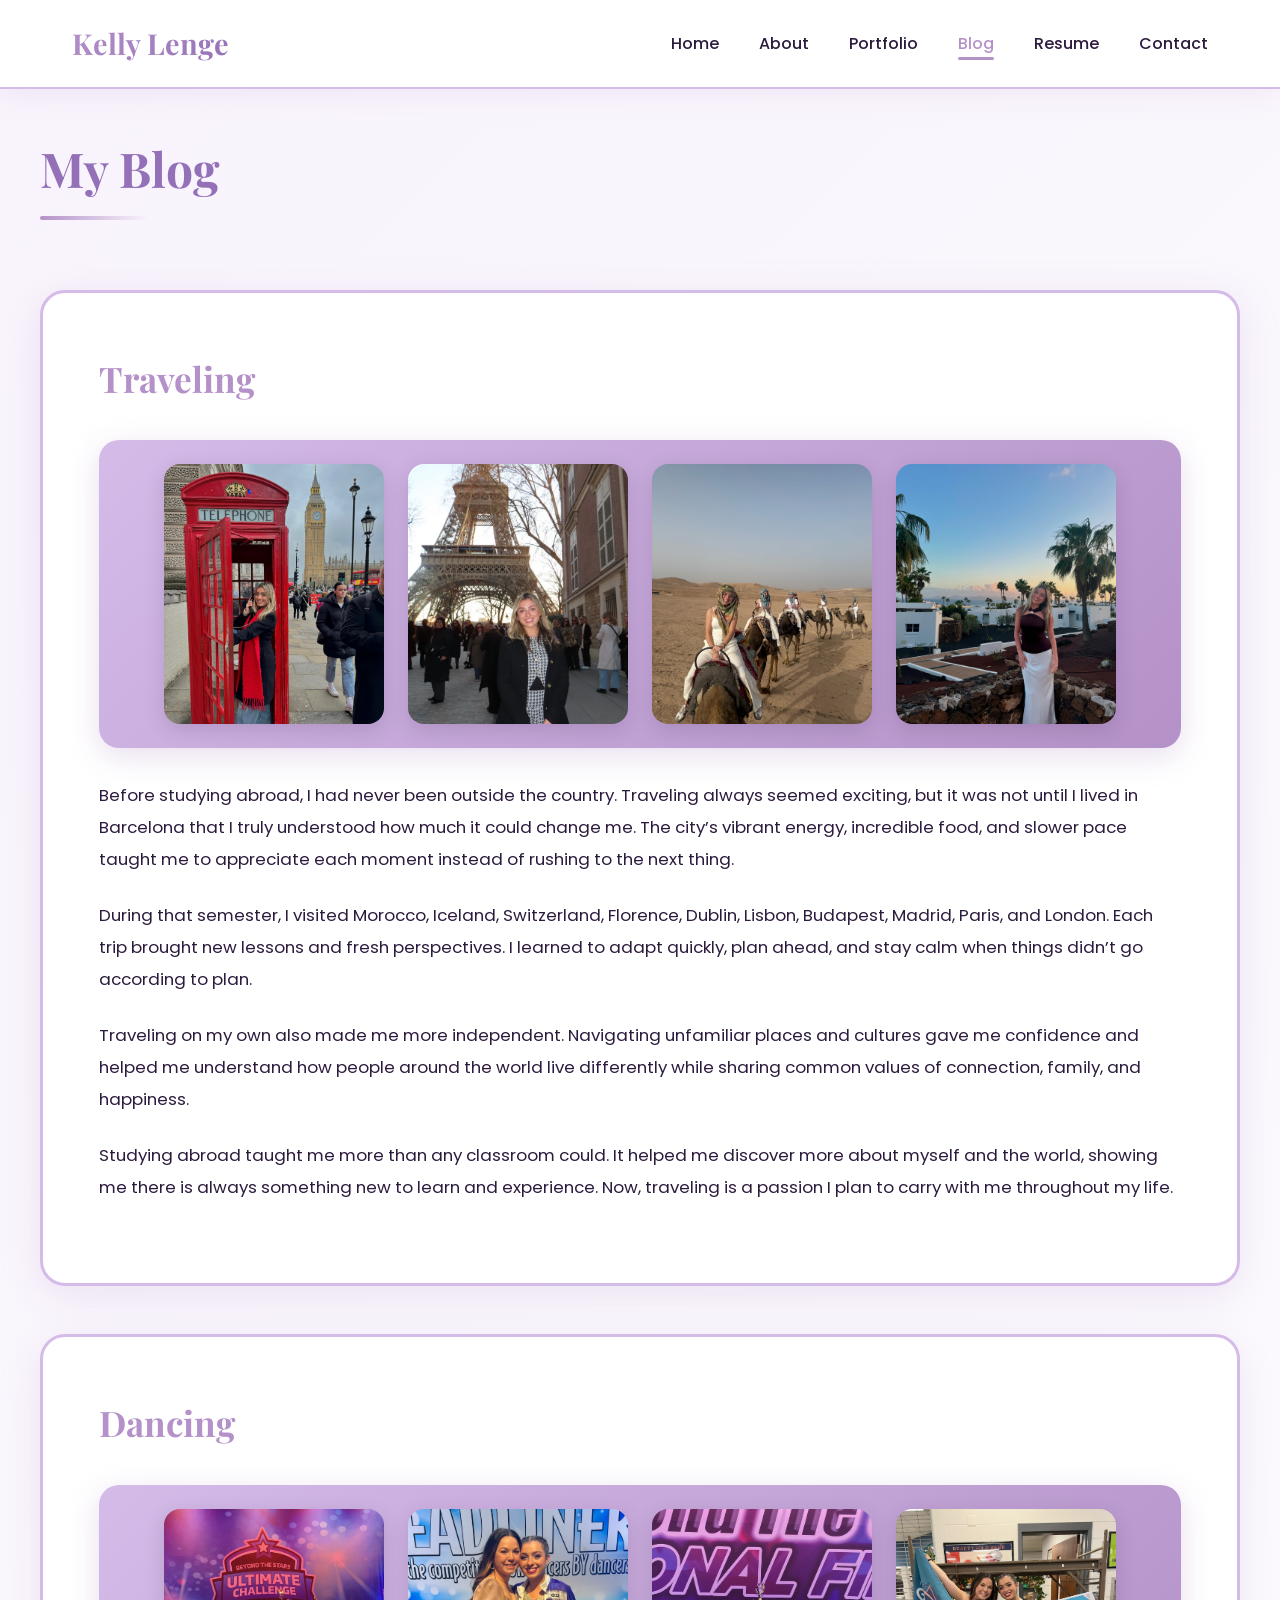
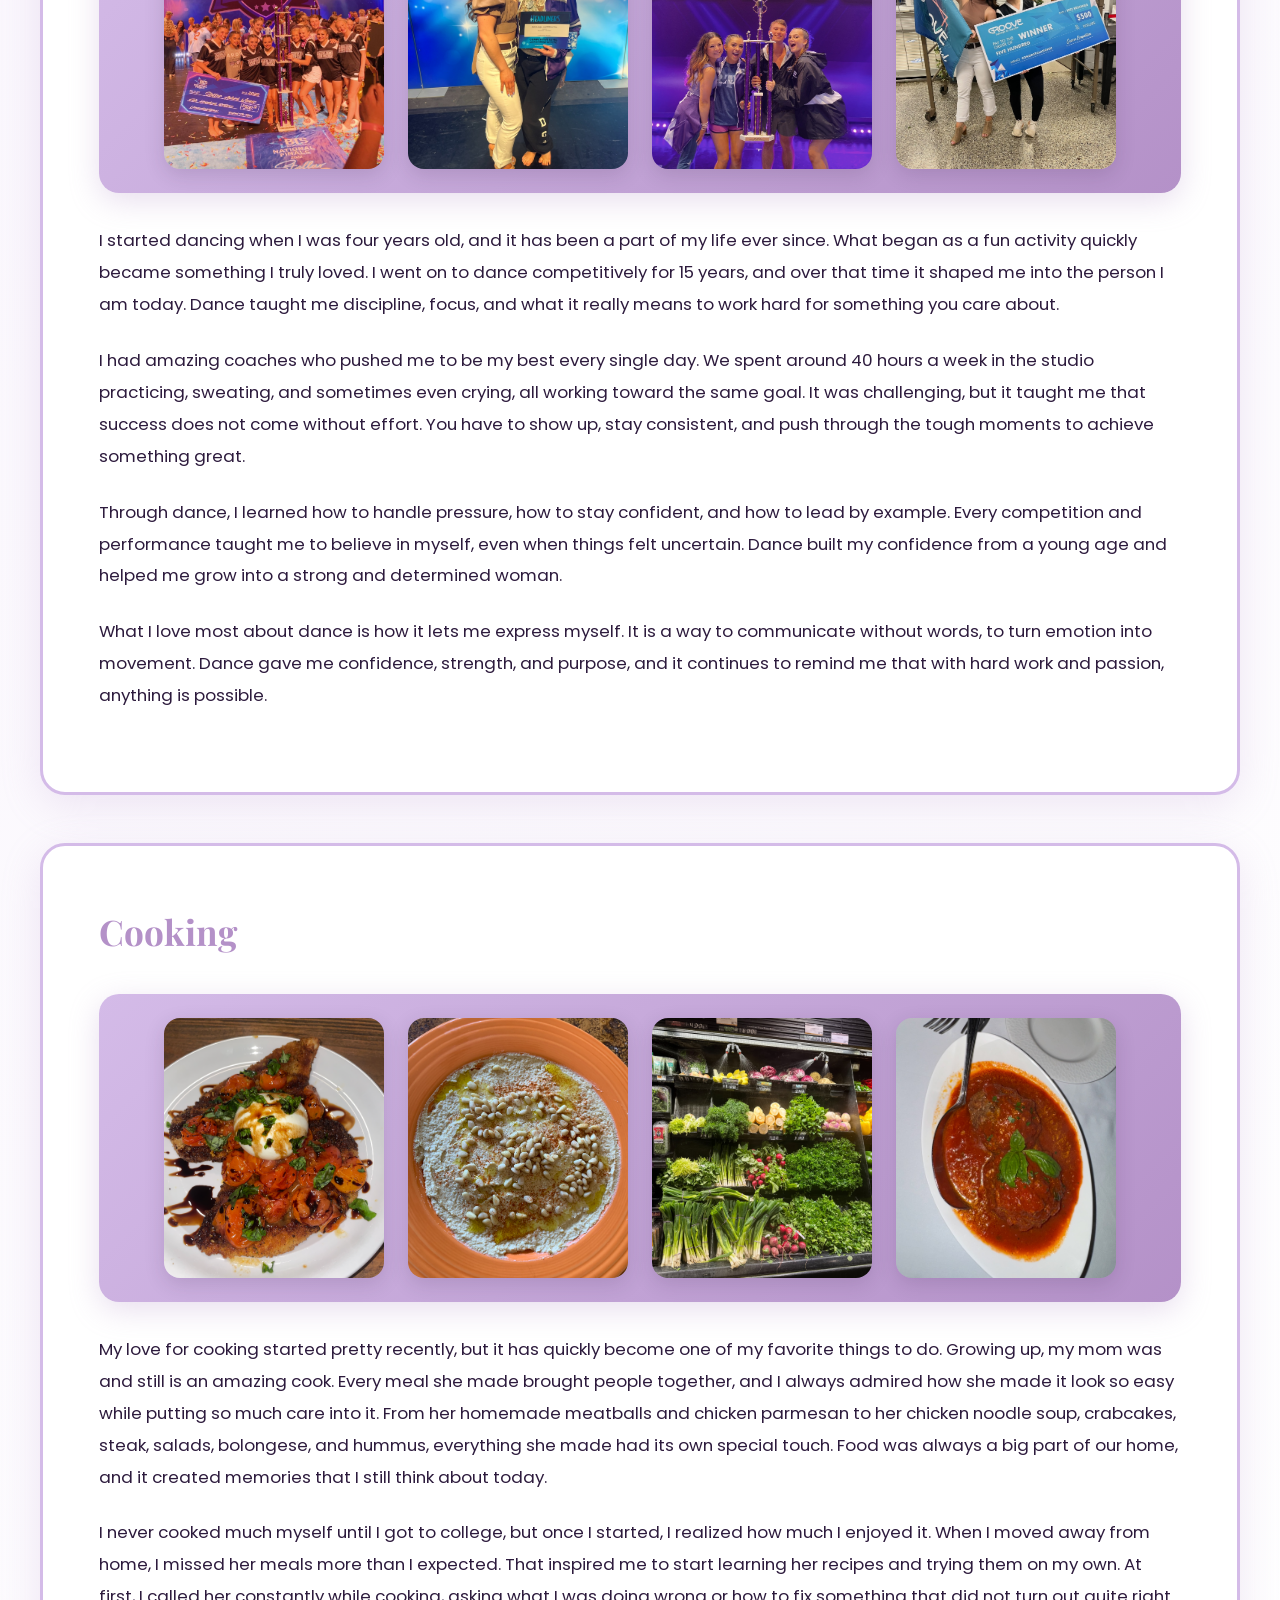
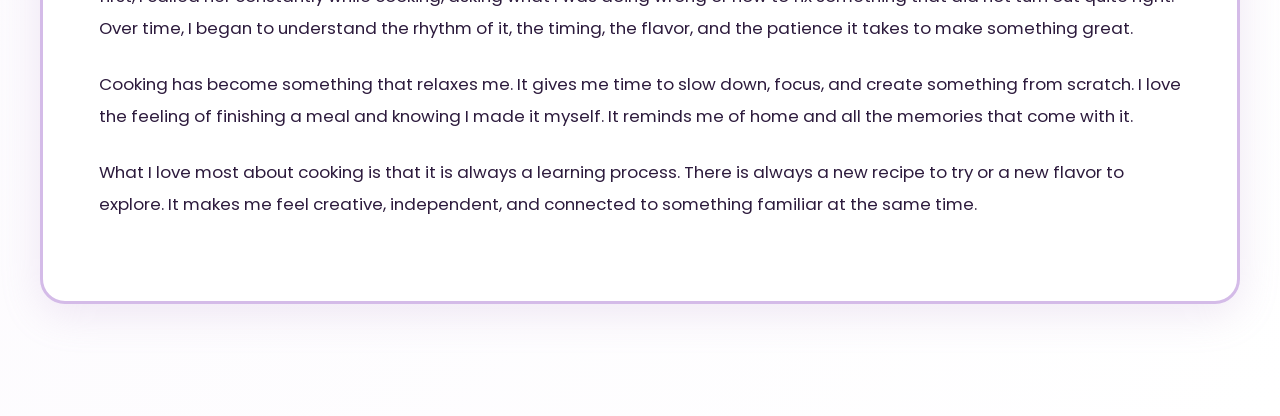
==== blog.html @ e3f25c0a "Cleaned" ====
<!DOCTYPE html>
<html lang="en">
<head>
    <meta charset="UTF-8">
    <meta name="viewport" content="width=device-width, initial-scale=1.0">
    <title>Blog - Kelly Lenge</title>
    <link href="https://fonts.googleapis.com/css2?family=Playfair+Display:wght@400;600;700&family=Poppins:wght@300;400;500;600&family=Dancing+Script:wght@400;600&display=swap" rel="stylesheet">
    <link rel="stylesheet" href="css/styles.css">
</head>
<body>
    <nav>
        <div class="container">
            <a class="logo" href="index.html">Kelly Lenge <span class="sparkle"></span></a>
            <ul>
                <li><a class="nav-link" href="index.html">Home</a></li>
                <li><a class="nav-link" href="about.html">About</a></li>
                <li><a class="nav-link" href="portfolio.html">Portfolio</a></li>
                <li><a class="nav-link" href="blog.html">Blog</a></li>
                <li><a class="nav-link" href="resume.html">Resume</a></li>
                <li><a class="nav-link" href="connect.html">Contact</a></li>
            </ul>
        </div>
    </nav>

    <!-- BLOG PAGE -->
    <main id="blog" class="page">
        <div class="container">
            <h2>My Blog</h2>
            <!-- <p class="blog-intro">Insights, thoughts, and observations on marketing, communications, and professional growth.</p> -->
            <article class="blog-post">
                <h3>Traveling</h3>
                <!-- <p class="blog-meta">Posted on November 1, 2025 | Study Abroad</p> -->
                <div class="blog-image gallery">
                    <img src="img/IMG_5796.jpg" alt="Kelly Lenge smiling in a courtyard">
                    <img src="img/IMG_5797.jpg" alt="Street view from Barcelona study abroad trip">
                    <img src="img/maracco.jpeg" alt="Kelly visiting Morocco archway at sunset">
                    <img src="img/IMG_5800.jpg" alt="Sunset view from Morocco trip">
                </div>
                <p>Before studying abroad, I had never been outside the country. Traveling always seemed exciting, but it was not until I lived in Barcelona that I truly understood how much it could change me. The city’s vibrant energy, incredible food, and slower pace taught me to appreciate each moment instead of rushing to the next thing.</p>
                <p>During that semester, I visited Morocco, Iceland, Switzerland, Florence, Dublin, Lisbon, Budapest, Madrid, Paris, and London. Each trip brought new lessons and fresh perspectives. I learned to adapt quickly, plan ahead, and stay calm when things didn’t go according to plan.</p>
                <p>Traveling on my own also made me more independent. Navigating unfamiliar places and cultures gave me confidence and helped me understand how people around the world live differently while sharing common values of connection, family, and happiness.</p>
                <p>Studying abroad taught me more than any classroom could. It helped me discover more about myself and the world, showing me there is always something new to learn and experience. Now, traveling is a passion I plan to carry with me throughout my life.</p>
            </article>
            <article class="blog-post">
                <h3>Dancing</h3>
                <!-- <p class="blog-meta">Posted on October 25, 2025 | Personal Growth</p> -->
                <div class="blog-image gallery">
                    <img src="img/dance2.jpeg" alt="Kelly Lenge smiling in a courtyard">
                    <img src="img/amanda2.jpeg" alt="Kelly Lenge dancing with a partner">
                    <img src="img/dance1.jpeg" alt="Kelly Lenge dancing in a studio">
                    <img src="img/amanad.jpeg" alt="Sunset view from Morocco trip">
                </div>
                <p>I started dancing when I was four years old, and it has been a part of my life ever since. What began as a fun activity quickly became something I truly loved. I went on to dance competitively for 15 years, and over that time it shaped me into the person I am today. Dance taught me discipline, focus, and what it really means to work hard for something you care about.</p>
                <p>I had amazing coaches who pushed me to be my best every single day. We spent around 40 hours a week in the studio practicing, sweating, and sometimes even crying, all working toward the same goal. It was challenging, but it taught me that success does not come without effort. You have to show up, stay consistent, and push through the tough moments to achieve something great.</p>
                <p>Through dance, I learned how to handle pressure, how to stay confident, and how to lead by example. Every competition and performance taught me to believe in myself, even when things felt uncertain. Dance built my confidence from a young age and helped me grow into a strong and determined woman.</p>
                <p>What I love most about dance is how it lets me express myself. It is a way to communicate without words, to turn emotion into movement. Dance gave me confidence, strength, and purpose, and it continues to remind me that with hard work and passion, anything is possible.</p>
            </article>
            <article class="blog-post">
                <h3>Cooking</h3>
                <!-- <p class="blog-meta">Posted on August 14, 2025 | Personal Passions</p> -->
                <div class="blog-image gallery">
                    <img src="img/food1.png" alt="Kelly Lenge smiling in a courtyard">
                    <img src="img/hummus.png" alt="Kelly Lenge dancing with a partner">
                    <img src="img/produce.jpeg" alt="Fresh produce on a kitchen counter">
                    <img src="img/Vmeatball.jpeg" alt="Kelly Lenge dancing in a studio">
                </div>
                <p>My love for cooking started pretty recently, but it has quickly become one of my favorite things to do. Growing up, my mom was and still is an amazing cook. Every meal she made brought people together, and I always admired how she made it look so easy while putting so much care into it. From her homemade meatballs and chicken parmesan to her chicken noodle soup, crabcakes, steak, salads, bolongese, and hummus, everything she made had its own special touch. Food was always a big part of our home, and it created memories that I still think about today.</p>
                <p>I never cooked much myself until I got to college, but once I started, I realized how much I enjoyed it. When I moved away from home, I missed her meals more than I expected. That inspired me to start learning her recipes and trying them on my own. At first, I called her constantly while cooking, asking what I was doing wrong or how to fix something that did not turn out quite right. Over time, I began to understand the rhythm of it, the timing, the flavor, and the patience it takes to make something great.</p>
                <p>Cooking has become something that relaxes me. It gives me time to slow down, focus, and create something from scratch. I love the feeling of finishing a meal and knowing I made it myself. It reminds me of home and all the memories that come with it.</p>
                <p>What I love most about cooking is that it is always a learning process. There is always a new recipe to try or a new flavor to explore. It makes me feel creative, independent, and connected to something familiar at the same time.</p>
            </article>
        </div>
    </main>

    <script src="js/main.js"></script>
</body>
</html>
---- css/styles.css ----
* {
    margin: 0;
    padding: 0;
    box-sizing: border-box;
}

:root {
    --lavender: #B491C8;
    --lavender-light: #D4BBE8;
    --lavender-dark: #9370B8;
    --white: #FFFFFF;
    --off-white: #FAF8FC;
    --text-dark: #2D1B3D;
    --text-gray: #6B5B7A;
}

body {
    font-family: 'Poppins', sans-serif;
    line-height: 1.7;
    color: var(--text-dark);
    background: var(--off-white);
}

/* Navigation */
nav {
    position: fixed;
    top: 0;
    width: 100%;
    background: rgba(255, 255, 255, 0.98);
    backdrop-filter: blur(15px);
    box-shadow: 0 4px 30px rgba(180, 145, 200, 0.15);
    z-index: 1000;
    padding: 1.2rem 0;
    border-bottom: 2px solid var(--lavender-light);
}

nav .container {
    max-width: 1200px;
    margin: 0 auto;
    padding: 0 2rem;
    display: flex;
    justify-content: space-between;
    align-items: center;
}

nav .logo {
    font-size: 1.8rem;
    font-weight: 700;
    font-family: 'Playfair Display', serif;
    background: linear-gradient(135deg, var(--lavender), var(--lavender-dark));
    -webkit-background-clip: text;
    -webkit-text-fill-color: transparent;
    background-clip: text;
    cursor: pointer;
    transition: transform 0.3s;
}

nav .logo:hover {
    transform: scale(1.05);
}

nav ul {
    list-style: none;
    display: flex;
    gap: 2.5rem;
}

nav a {
    text-decoration: none;
    color: var(--text-dark);
    font-weight: 500;
    transition: all 0.3s;
    position: relative;
    font-size: 1rem;
}

nav a:hover {
    color: var(--lavender);
    transform: translateY(-2px);
}

nav a.active,
nav a[aria-current="page"] {
    color: var(--lavender);
}

nav a::after {
    content: '';
    position: absolute;
    bottom: -5px;
    left: 50%;
    transform: translateX(-50%);
    width: 0;
    height: 3px;
    background: var(--lavender);
    border-radius: 2px;
    transition: width 0.3s;
}

nav a:hover::after {
    width: 100%;
}

nav a.active::after,
nav a[aria-current="page"]::after {
    width: 100%;
}

/* Page Container */
.page {
    min-height: 100vh;
    padding: 8rem 2rem 4rem;
    animation: fadeIn 0.6s ease;
}

@keyframes fadeIn {
    from {
        opacity: 0;
        transform: translateY(20px);
    }
    to {
        opacity: 1;
        transform: translateY(0);
    }
}

.container {
    max-width: 1200px;
    margin: 0 auto;
}

/* Typography */
h1 {
    font-size: 4rem;
    margin-bottom: 1.5rem;
    font-family: 'Playfair Display', serif;
    font-weight: 700;
    background: linear-gradient(135deg, var(--lavender), var(--lavender-dark));
    -webkit-background-clip: text;
    -webkit-text-fill-color: transparent;
    background-clip: text;
    line-height: 1.2;
}

h2 {
    font-size: 3rem;
    margin-bottom: 2rem;
    font-family: 'Playfair Display', serif;
    color: var(--lavender-dark);
    position: relative;
    display: inline-block;
}

h2::after {
    content: '';
    position: absolute;
    bottom: -10px;
    left: 0;
    width: 60%;
    height: 4px;
    background: linear-gradient(90deg, var(--lavender), transparent);
    border-radius: 2px;
}

h3 {
    font-size: 1.8rem;
    margin-bottom: 1rem;
    color: var(--lavender);
    font-family: 'Playfair Display', serif;
}

/* HOME PAGE */
#home {
    display: flex;
    align-items: center;
    justify-content: center;
    text-align: center;
    background: linear-gradient(135deg, #E8D5F2 0%, #F5EBFC 50%, #FFFFFF 100%);
    position: relative;
    overflow: hidden;
}


@keyframes float {
    0%, 100% { transform: translateY(0px); }
    50% { transform: translateY(-20px); }
}

.hero-content {
    animation: fadeInUp 1s ease;
    position: relative;
    z-index: 1;
}

@keyframes fadeInUp {
    from {
        opacity: 0;
        transform: translateY(30px);
    }
    to {
        opacity: 1;
        transform: translateY(0);
    }
}

.profile-photo {
    width: 310px;
    height: 310px;
    border-radius: 50%;
    border: 6px solid white;
    box-shadow: 0 15px 60px rgba(180, 145, 200, 0.4);
    margin: 0 auto 2rem;
    background: linear-gradient(135deg, var(--lavender-light), var(--lavender));
    /* remove inner padding so image can fill the circle */
    display: block;
    overflow: hidden;
    transition: transform 0.3s;
}

.profile-photo img {
    width: 100%;
    display: block; /* remove inline gaps */
}

.profile-photo:hover {
    transform: scale(1.05) rotate(5deg);
}

.tagline {
    font-size: 1.8rem;
    font-family: 'Dancing Script', cursive;
    color: var(--lavender-dark);
    margin-bottom: 1rem;
}

.cta-button {
    display: inline-block;
    padding: 1.2rem 3rem;
    background: linear-gradient(135deg, var(--lavender), var(--lavender-dark));
    color: white;
    text-decoration: none;
    border-radius: 50px;
    font-weight: 600;
    margin-top: 2rem;
    transition: all 0.3s;
    box-shadow: 0 8px 25px rgba(180, 145, 200, 0.4);
    font-size: 1.1rem;
}

.cta-button:hover {
    transform: translateY(-5px);
    box-shadow: 0 12px 35px rgba(180, 145, 200, 0.6);
}

.social-links {
    margin-top: 2.5rem;
    display: flex;
    gap: 2rem;
    justify-content: center;
}

.social-links a {
    color: var(--lavender-dark);
    font-size: 1.8rem;
    transition: all 0.3s;
    background: white;
    width: 60px;
    height: 60px;
    border-radius: 50%;
    display: flex;
    align-items: center;
    justify-content: center;
    box-shadow: 0 5px 20px rgba(180, 145, 200, 0.3);
}

/* size for social icon images */
.social-links a img {
    width: 36px;
    height: 36px;
    display: block;
}

.social-links a:hover {
    transform: scale(1.2) rotate(10deg);
    box-shadow: 0 8px 30px rgba(180, 145, 200, 0.5);
}

.video-container {
    margin: 3rem 0;
    border-radius: 20px;
    overflow: hidden;
    box-shadow: 0 15px 50px rgba(180, 145, 200, 0.3);
    background: var(--lavender-light);
    height: 450px;
    display: flex;
    align-items: center;
    justify-content: center;
    color: white;
    font-size: 1.1rem;
    border: 5px solid white;
}

/* ABOUT PAGE */
#about {
    background: white;
}

.about-grid {
    display: grid;
    grid-template-columns: 1fr 1fr;
    gap: 4rem;
    margin-top: 3rem;
}

.about-text {
    font-size: 1.15rem;
    line-height: 1.9;
}

.about-text p {
    margin-bottom: 1.5rem;
    animation: slideInLeft 0.8s ease;
}

@keyframes slideInLeft {
    from {
        opacity: 0;
        transform: translateX(-30px);
    }
    to {
        opacity: 1;
        transform: translateX(0);
    }
}

.about-photo {
    width: 100%;
    height: 500px;
    border-radius: 25px;
    background: linear-gradient(135deg, var(--lavender-light), var(--lavender));
    display: flex;
    align-items: center;
    justify-content: center;
    color: white;
    font-size: 1rem;
    text-align: center;
    padding: 0;
    overflow: hidden;
    box-shadow: 0 15px 50px rgba(180, 145, 200, 0.3);
    border: 15px solid #d4bbe8;
    animation: slideInRight 0.8s ease;
}

.about-photo img {
    width: 100%;
    height: 100%;
    object-fit: cover;
    display: block;
}

@keyframes slideInRight {
    from {
        opacity: 0;
        transform: translateX(30px);
    }
    to {
        opacity: 1;
        transform: translateX(0);
    }
}

/* PORTFOLIO PAGE */
#portfolio {
    background: linear-gradient(135deg, #F8F3FC 0%, #FFFFFF 100%);
}

.portfolio-intro {
    font-size: 1.2rem;
    color: var(--text-gray);
    margin-bottom: 3rem;
    text-align: center;
}

.portfolio-grid {
    display: grid;
    grid-template-columns: repeat(auto-fit, minmax(320px, 1fr));
    gap: 2.5rem;
    margin-top: 3rem;
}

.portfolio-item {
    background: white;
    border-radius: 25px;
    overflow: hidden;
    box-shadow: 0 8px 30px rgba(180, 145, 200, 0.2);
    transition: all 0.4s;
    border: 3px solid var(--lavender-light);
}

.portfolio-item:hover {
    transform: translateY(-15px) scale(1.02);
    box-shadow: 0 20px 50px rgba(180, 145, 200, 0.4);
    border-color: var(--lavender);
}

.portfolio-image {
    width: 100%;
    height: 280px;
    background: linear-gradient(135deg, var(--lavender-light), var(--lavender));
    display: flex;
    align-items: center;
    justify-content: center;
    color: white;
    font-size: 0.95rem;
    text-align: center;
    padding: 2rem;
}

.portfolio-content {
    padding: 2rem;
}

.portfolio-content h3 {
    margin-bottom: 1rem;
}

.portfolio-content p {
    color: var(--text-gray);
    line-height: 1.7;
}

/* RESUME PAGE */
#resume.page {
    background: white;
    padding: 8rem 2rem 4rem;
}

#resume.page.active {
    display: flex;
    justify-content: center;
    align-items: center;
}

#resume .resume-container {
    width: 100%;
    display: flex;
    flex-direction: column;
    align-items: center;
    justify-content: center;
    gap: 2.5rem;
}

#resume .resume-image-wrapper {
    display: flex;
    justify-content: center;
    width: 100%;
}

#resume .resume-image {
    height: calc(160vh - 9rem);
    max-height: 1100px;
    width: auto;
    max-width: min(95vw, 1040px);
    border-radius: 18px;
    box-shadow: 0 20px 45px rgba(45, 27, 61, 0.15);
    border: 3px solid var(--lavender-light);
}

@media (max-width: 768px) {
    #resume.page {
        padding: 7rem 1rem 3rem;
    }

    #resume .resume-image {
        height: auto;
        max-width: 100%;
        border-radius: 14px;
    }
}

/* BLOG PAGE */
#blog {
    background: linear-gradient(135deg, #F8F3FC 0%, #FFFFFF 100%);
}

.blog-intro {
    font-size: 1.2rem;
    color: var(--text-gray);
    margin-bottom: 3rem;
    text-align: center;
}

.blog-post {
    background: white;
    padding: 3.5rem;
    margin: 3rem 0;
    border-radius: 25px;
    box-shadow: 0 10px 40px rgba(180, 145, 200, 0.2);
    border: 3px solid var(--lavender-light);
    transition: all 0.3s;
}

.blog-post:hover {
    box-shadow: 0 15px 50px rgba(180, 145, 200, 0.3);
    transform: translateY(-5px);
}

.blog-post h3 {
    font-size: 2.2rem;
    margin-bottom: 1rem;
}

.blog-meta {
    color: var(--text-gray);
    margin-bottom: 2rem;
    font-size: 0.95rem;
    font-style: italic;
}

.blog-image {
    width: 100%;
    height: 350px;
    background: linear-gradient(135deg, var(--lavender-light), var(--lavender));
    border-radius: 20px;
    margin: 2rem 0;
    display: flex;
    align-items: center;
    justify-content: center;
    color: white;
    font-size: 1rem;
    box-shadow: 0 8px 30px rgba(180, 145, 200, 0.3);
}

.blog-image.gallery {
    height: auto;
    padding: 1.5rem;
    gap: 1.5rem;
    flex-wrap: wrap;
}

.blog-image.gallery img {
    flex: 1 1 200px;
    max-width: 220px;
    min-width: 160px;
    height: 260px;
    object-fit: cover;
    border-radius: 16px;
    box-shadow: 0 6px 20px rgba(45, 27, 61, 0.15);
}

.blog-post p {
    margin-bottom: 1.5rem;
    font-size: 1.05rem;
    line-height: 1.9;
}

/* Contact */
#contact {
    background: linear-gradient(135deg, #E8D5F2 0%, #F5EBFC 50%, #FFFFFF 100%);
    text-align: center;
}

.contact-info {
    margin: 3rem 0;
    font-size: 1.3rem;
}

.contact-info a {
    color: var(--lavender-dark);
    text-decoration: none;
    font-weight: 600;
    transition: all 0.3s;
    border-bottom: 2px solid var(--lavender-light);
}

.contact-info a:hover {
    color: var(--lavender);
    border-bottom-color: var(--lavender);
}

.contact-cta-box {
    margin: 4rem 0;
    padding: 3rem;
    background: linear-gradient(135deg, var(--lavender), var(--lavender-dark));
    border-radius: 25px;
    color: white;
    box-shadow: 0 15px 50px rgba(180, 145, 200, 0.4);
}

.contact-cta-box h3 {
    color: white;
    margin-bottom: 1.5rem;
    font-size: 2rem;
}

.external-links {
    margin: 4rem 0;
    display: flex;
    justify-content: center;
    gap: 2rem;
    flex-wrap: wrap;
}

.external-link {
    padding: 1.2rem 2.5rem;
    background: white;
    color: var(--lavender-dark);
    text-decoration: none;
    border-radius: 50px;
    transition: all 0.3s;
    box-shadow: 0 5px 20px rgba(180, 145, 200, 0.3);
    font-weight: 600;
}

.external-link:hover {
    background: var(--lavender);
    color: white;
    transform: translateY(-5px);
    box-shadow: 0 10px 30px rgba(180, 145, 200, 0.5);
}

.follow-section {
    margin-top: 4rem;
    padding: 3rem;
    background: white;
    border-radius: 25px;
    box-shadow: 0 10px 40px rgba(180, 145, 200, 0.2);
}

/* Decorative Elements */
.sparkle {
    display: inline-block;
    animation: sparkle 2s ease-in-out infinite;
}

@keyframes sparkle {
    0%, 100% { opacity: 1; transform: scale(1); }
    50% { opacity: 0.5; transform: scale(1.2); }
}

/* Responsive */
@media (max-width: 768px) {
    nav ul {
        flex-wrap: wrap;
        gap: 1rem;
        justify-content: center;
    }

    h1 {
        font-size: 2.5rem;
    }

    h2 {
        font-size: 2rem;
    }

    .about-grid {
        grid-template-columns: 1fr;
    }

    .portfolio-grid {
        grid-template-columns: 1fr;
    }

    .page {
        padding: 7rem 1.5rem 3rem;
    }
}

html {
    scroll-behavior: smooth;
}
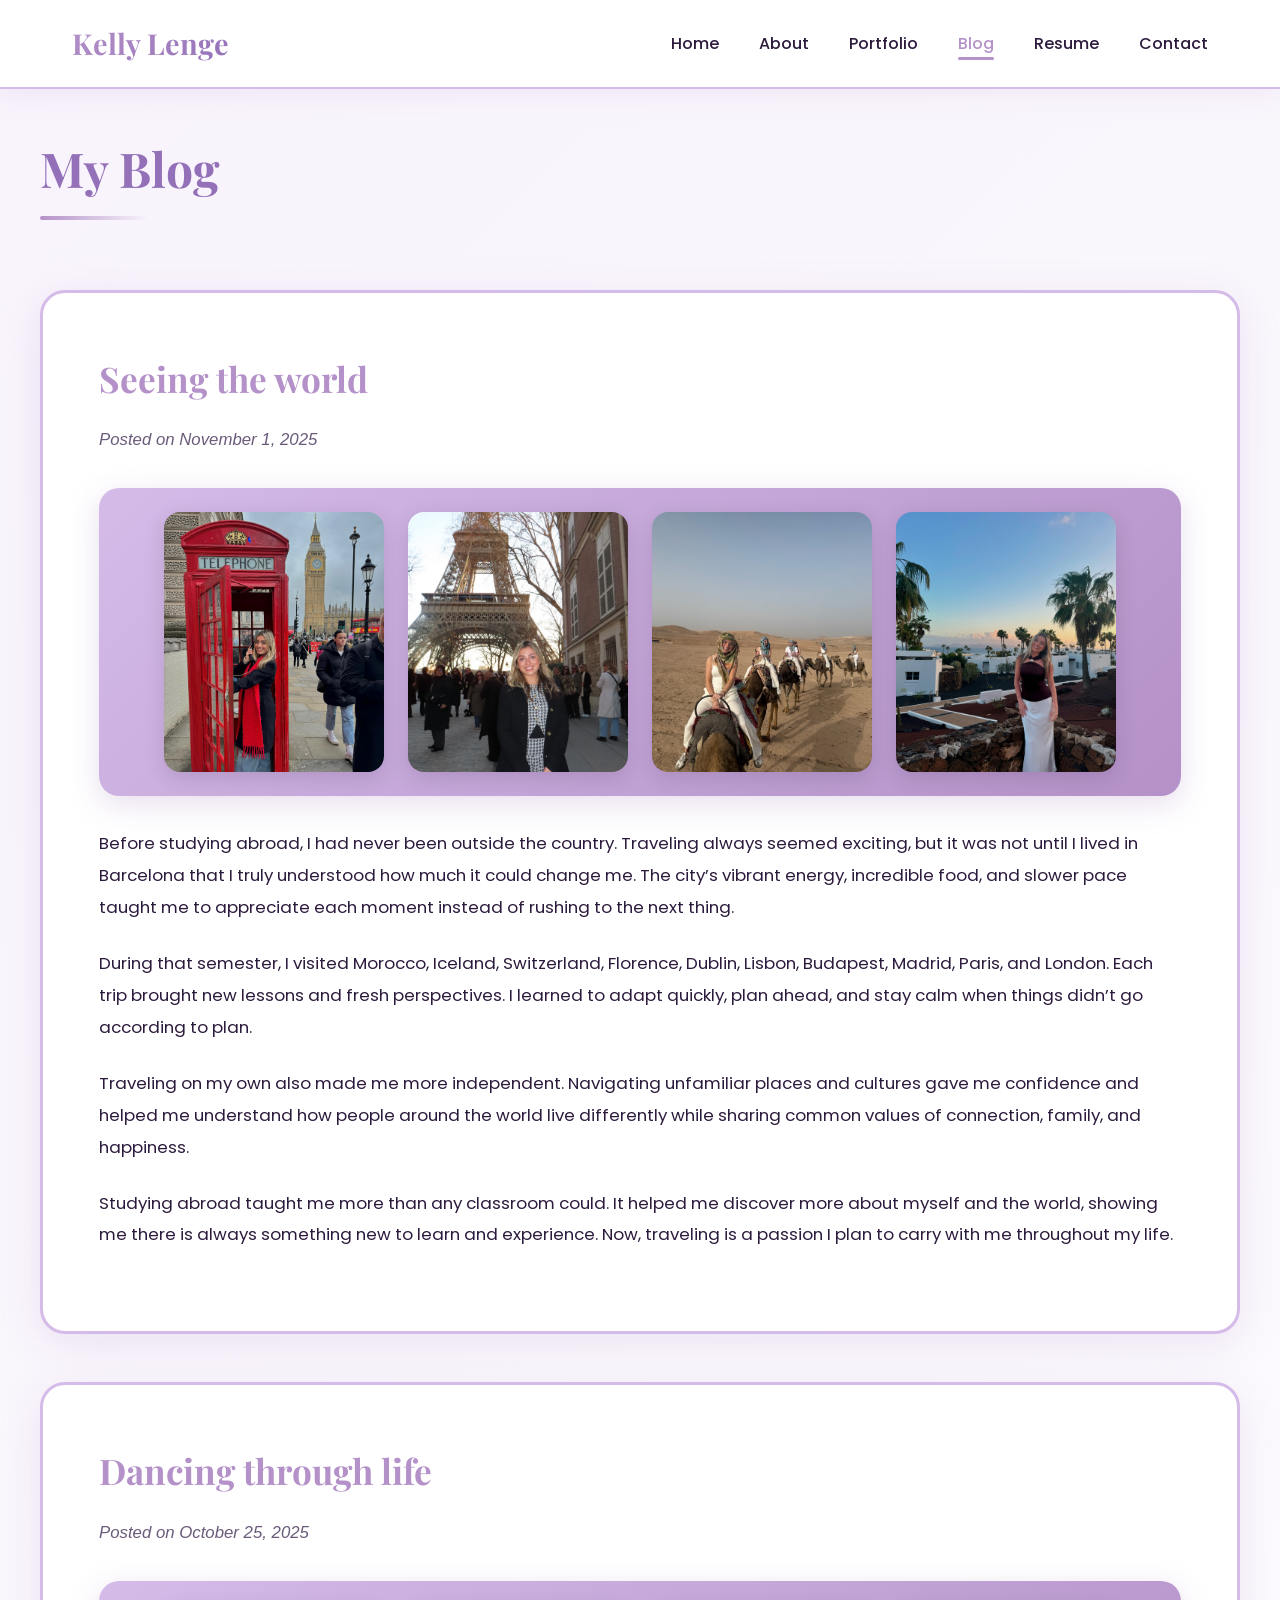
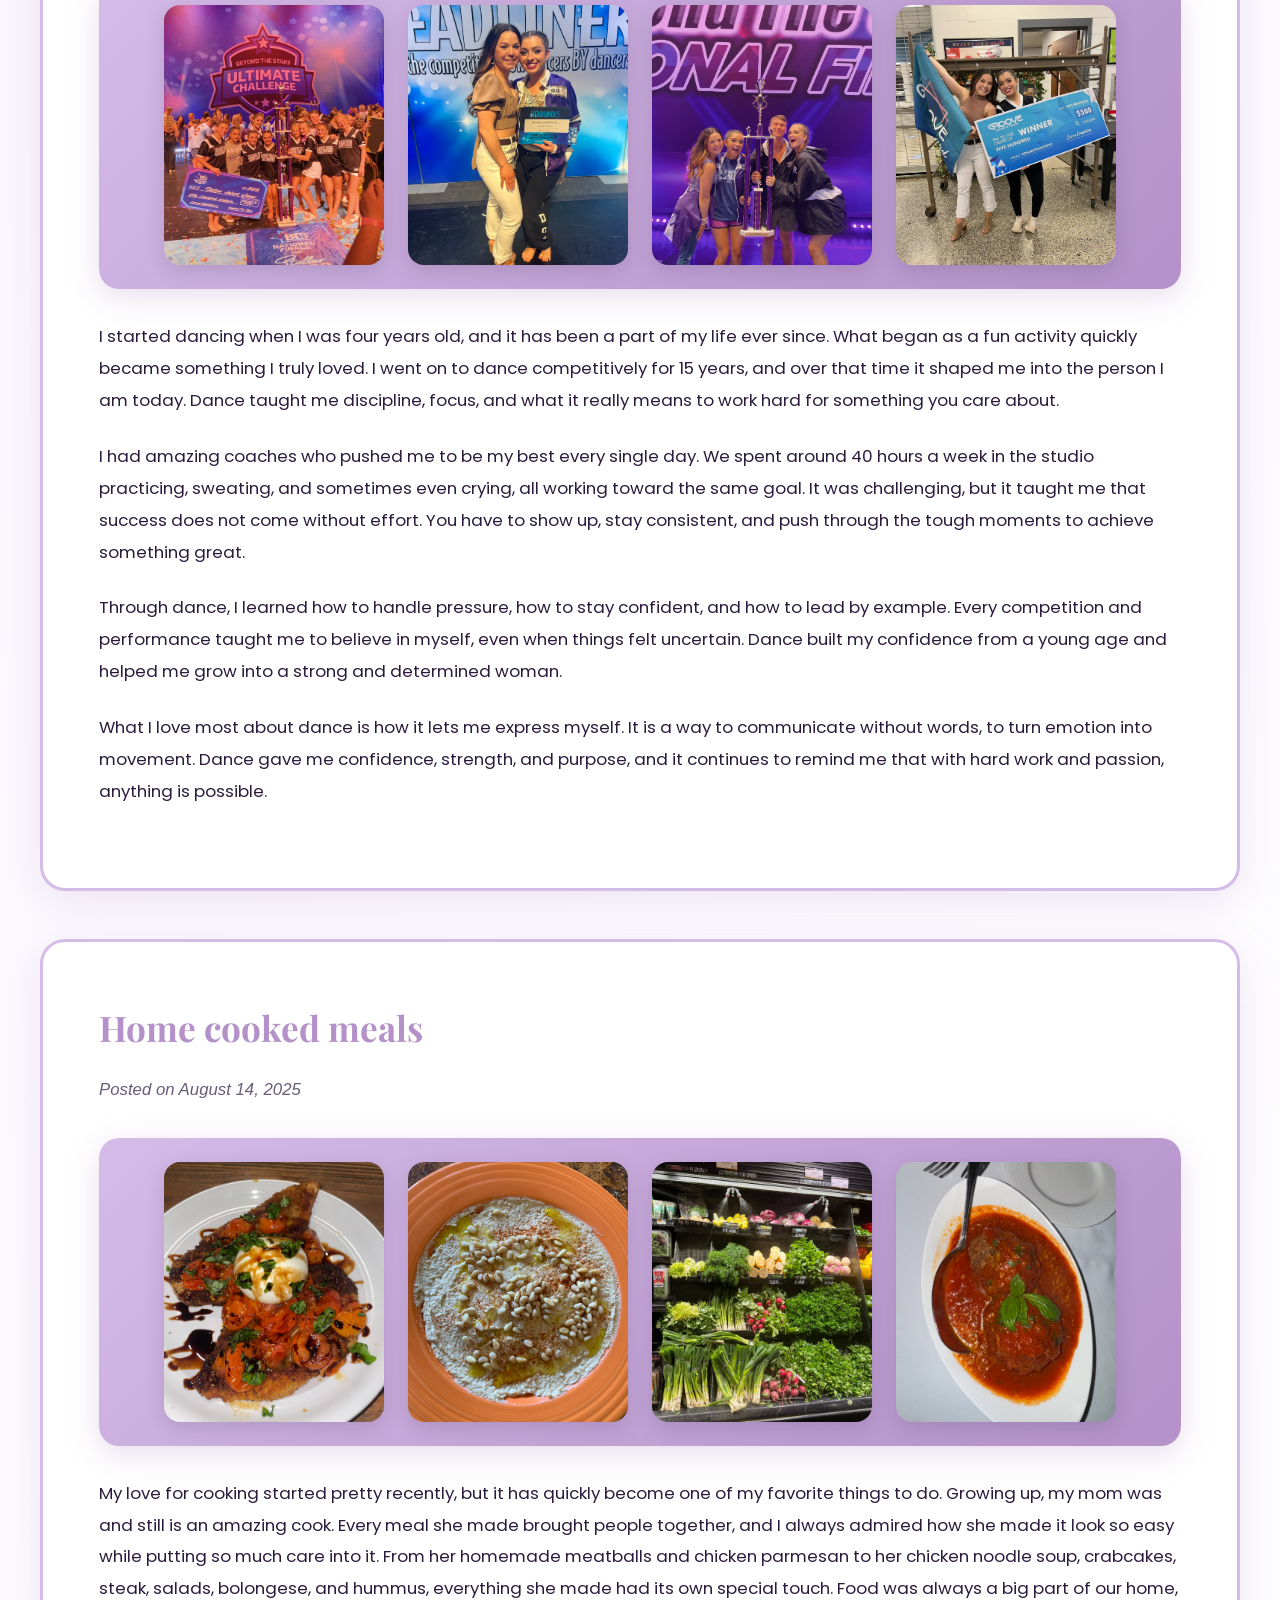
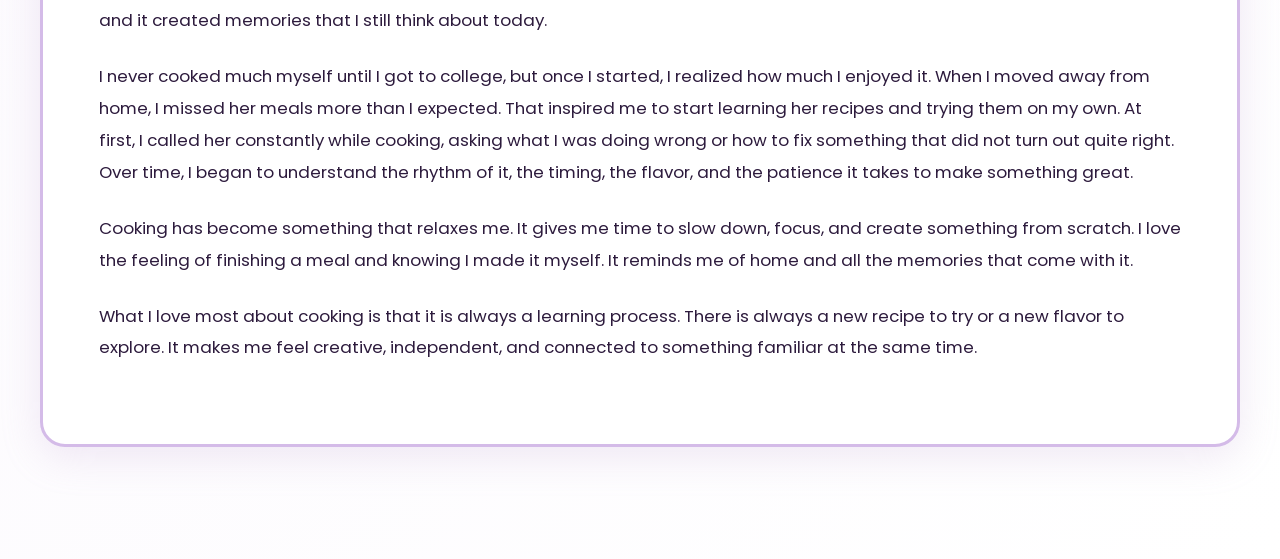
==== commit f0bfe299: "imgs desc, dates added, blog update" ====
--- a/blog.html
+++ b/blog.html
@@ -28,13 +28,13 @@
             <h2>My Blog</h2>
             <!-- <p class="blog-intro">Insights, thoughts, and observations on marketing, communications, and professional growth.</p> -->
             <article class="blog-post">
-                <h3>Traveling</h3>
-                <!-- <p class="blog-meta">Posted on November 1, 2025 | Study Abroad</p> -->
+                <h3>Seeing the world</h3>
+                <p class="blog-meta">Posted on November 1, 2025</p>
                 <div class="blog-image gallery">
-                    <img src="img/IMG_5796.jpg" alt="Kelly Lenge smiling in a courtyard">
-                    <img src="img/IMG_5797.jpg" alt="Street view from Barcelona study abroad trip">
-                    <img src="img/maracco.jpeg" alt="Kelly visiting Morocco archway at sunset">
-                    <img src="img/IMG_5800.jpg" alt="Sunset view from Morocco trip">
+                    <img src="img/kelly_london.jpg" alt="Kelly Lenge at London Eye">
+                    <img src="img/kelly_eiffel_tower.jpg" alt="Kelly Lenge in front of Eiffel Tower">
+                    <img src="img/kelly_on_cammel.jpeg" alt="Kelly Lenge riding a camel in Morocco">
+                    <img src="img/kelly_morocco.jpg" alt="Sunset view from Morocco trip">
                 </div>
                 <p>Before studying abroad, I had never been outside the country. Traveling always seemed exciting, but it was not until I lived in Barcelona that I truly understood how much it could change me. The city’s vibrant energy, incredible food, and slower pace taught me to appreciate each moment instead of rushing to the next thing.</p>
                 <p>During that semester, I visited Morocco, Iceland, Switzerland, Florence, Dublin, Lisbon, Budapest, Madrid, Paris, and London. Each trip brought new lessons and fresh perspectives. I learned to adapt quickly, plan ahead, and stay calm when things didn’t go according to plan.</p>
@@ -42,13 +42,13 @@
                 <p>Studying abroad taught me more than any classroom could. It helped me discover more about myself and the world, showing me there is always something new to learn and experience. Now, traveling is a passion I plan to carry with me throughout my life.</p>
             </article>
             <article class="blog-post">
-                <h3>Dancing</h3>
-                <!-- <p class="blog-meta">Posted on October 25, 2025 | Personal Growth</p> -->
+                <h3>Dancing through life</h3>
+                <p class="blog-meta">Posted on October 25, 2025</p>
                 <div class="blog-image gallery">
-                    <img src="img/dance2.jpeg" alt="Kelly Lenge smiling in a courtyard">
-                    <img src="img/amanda2.jpeg" alt="Kelly Lenge dancing with a partner">
-                    <img src="img/dance1.jpeg" alt="Kelly Lenge dancing in a studio">
-                    <img src="img/amanad.jpeg" alt="Sunset view from Morocco trip">
+                    <img src="img/dance2.jpeg" alt="Kelly winning a dance competition">
+                    <img src="img/amanda2.jpeg" alt="Kelly Lenge with dance coach Amanda">
+                    <img src="img/dance1.jpeg" alt="Kelly Lenge winning another dance competition">
+                    <img src="img/amanda1.jpeg" alt="Kelly Lenge with dance coach Amanda">
                 </div>
                 <p>I started dancing when I was four years old, and it has been a part of my life ever since. What began as a fun activity quickly became something I truly loved. I went on to dance competitively for 15 years, and over that time it shaped me into the person I am today. Dance taught me discipline, focus, and what it really means to work hard for something you care about.</p>
                 <p>I had amazing coaches who pushed me to be my best every single day. We spent around 40 hours a week in the studio practicing, sweating, and sometimes even crying, all working toward the same goal. It was challenging, but it taught me that success does not come without effort. You have to show up, stay consistent, and push through the tough moments to achieve something great.</p>
@@ -56,13 +56,13 @@
                 <p>What I love most about dance is how it lets me express myself. It is a way to communicate without words, to turn emotion into movement. Dance gave me confidence, strength, and purpose, and it continues to remind me that with hard work and passion, anything is possible.</p>
             </article>
             <article class="blog-post">
-                <h3>Cooking</h3>
-                <!-- <p class="blog-meta">Posted on August 14, 2025 | Personal Passions</p> -->
+                <h3>Home cooked meals</h3>
+                <p class="blog-meta">Posted on August 14, 2025</p>
                 <div class="blog-image gallery">
-                    <img src="img/food1.png" alt="Kelly Lenge smiling in a courtyard">
-                    <img src="img/hummus.png" alt="Kelly Lenge dancing with a partner">
+                    <img src="img/breaded_chicken.png" alt="Breaded chicken on a plate">
+                    <img src="img/hummus.png" alt="Hummus in a bowl">
                     <img src="img/produce.jpeg" alt="Fresh produce on a kitchen counter">
-                    <img src="img/Vmeatball.jpeg" alt="Kelly Lenge dancing in a studio">
+                    <img src="img/meatball.jpeg" alt="Homemade meatballs on a plate">
                 </div>
                 <p>My love for cooking started pretty recently, but it has quickly become one of my favorite things to do. Growing up, my mom was and still is an amazing cook. Every meal she made brought people together, and I always admired how she made it look so easy while putting so much care into it. From her homemade meatballs and chicken parmesan to her chicken noodle soup, crabcakes, steak, salads, bolongese, and hummus, everything she made had its own special touch. Food was always a big part of our home, and it created memories that I still think about today.</p>
                 <p>I never cooked much myself until I got to college, but once I started, I realized how much I enjoyed it. When I moved away from home, I missed her meals more than I expected. That inspired me to start learning her recipes and trying them on my own. At first, I called her constantly while cooking, asking what I was doing wrong or how to fix something that did not turn out quite right. Over time, I began to understand the rhythm of it, the timing, the flavor, and the patience it takes to make something great.</p>
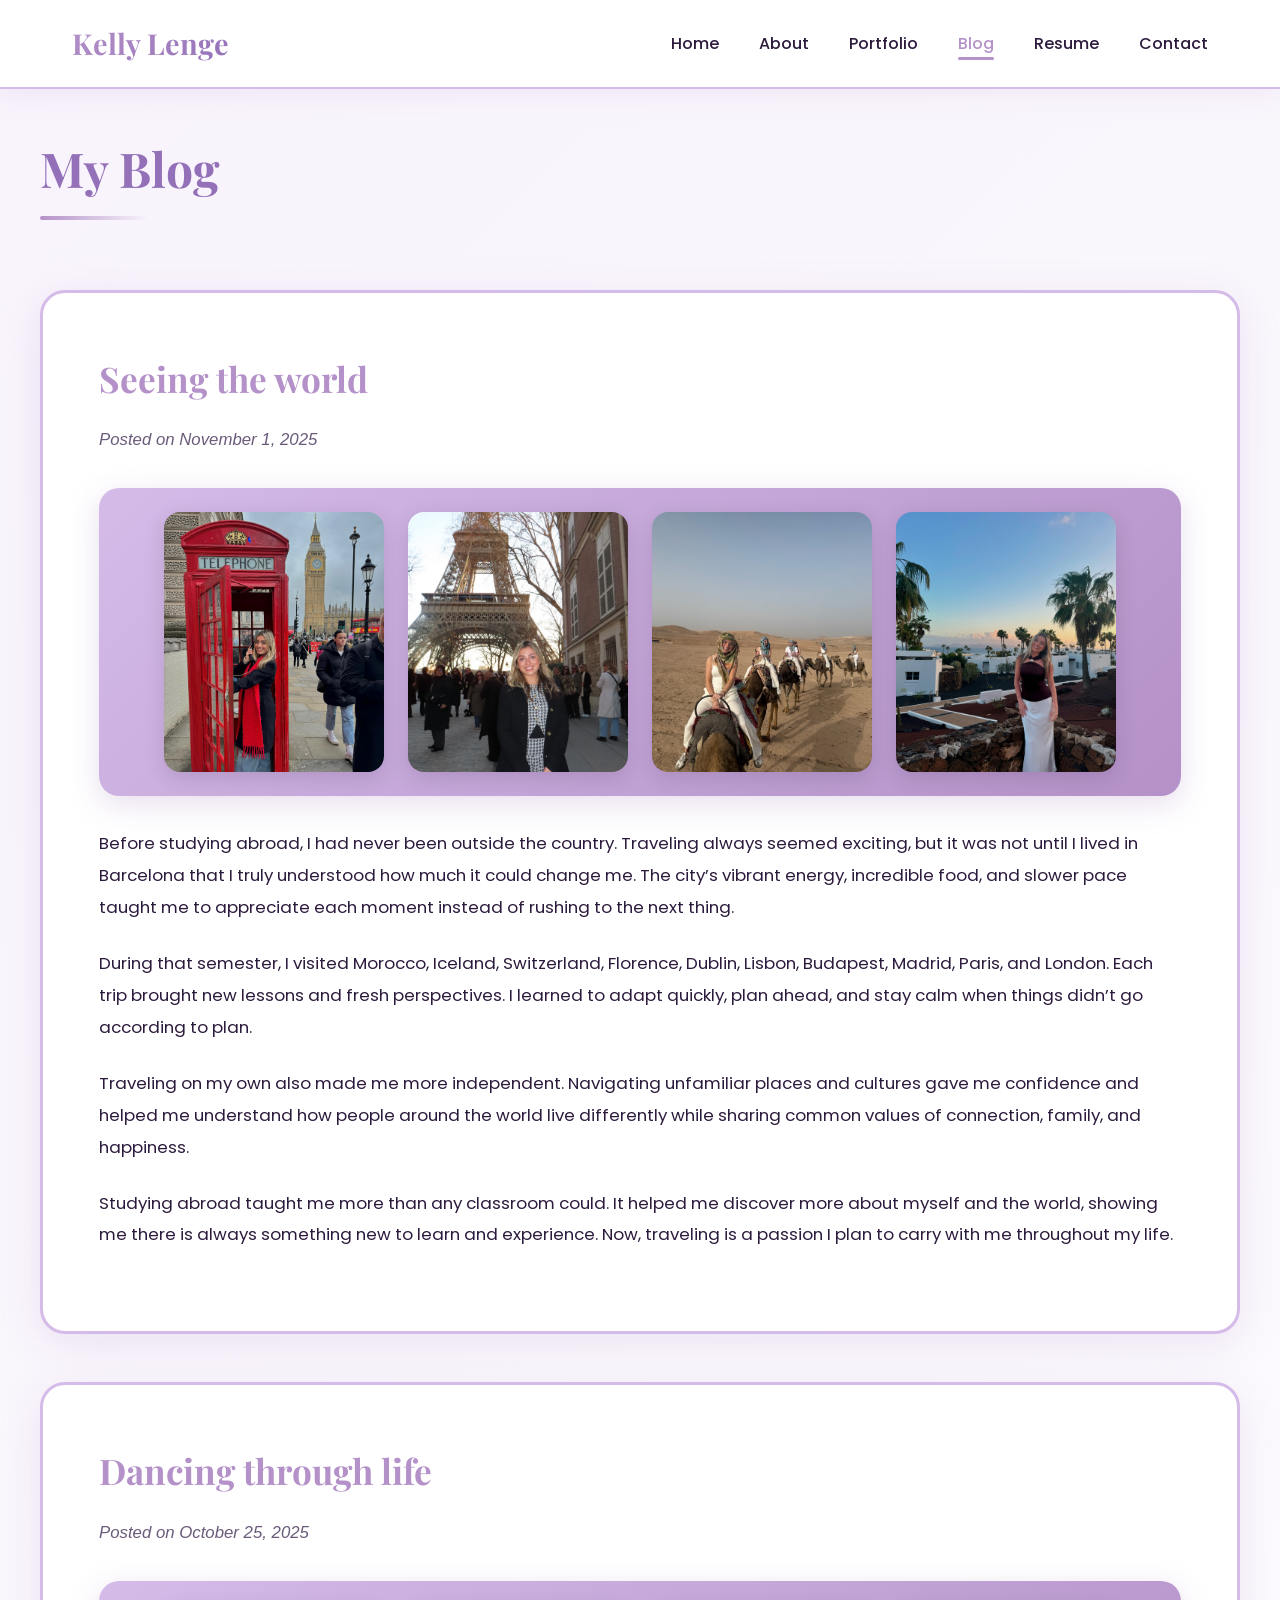
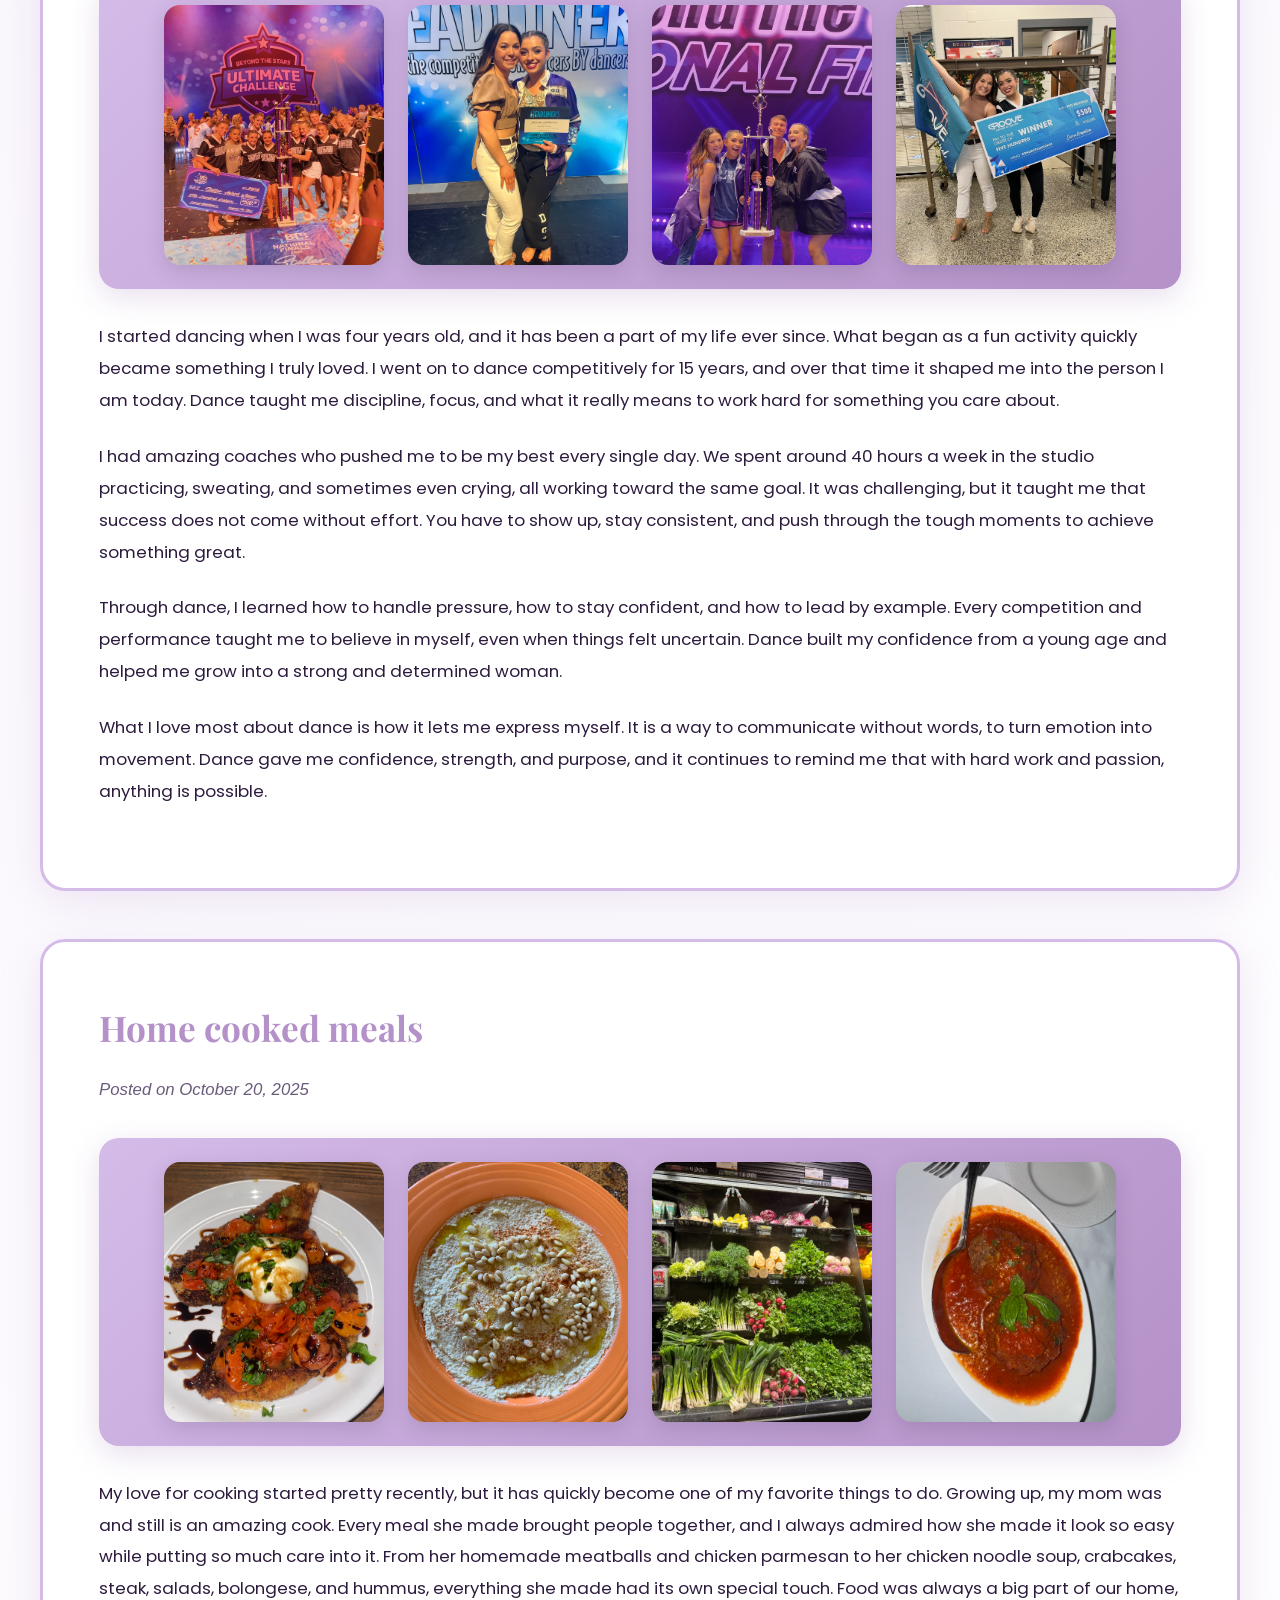
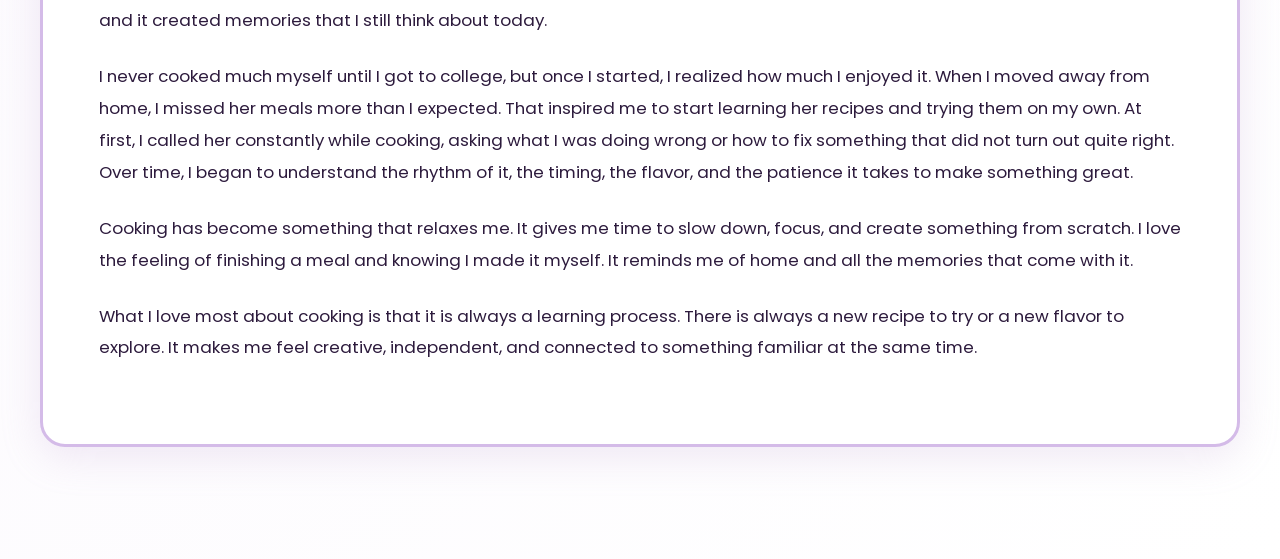
==== commit fa5ff419: "email link" ====
--- a/blog.html
+++ b/blog.html
@@ -57,7 +57,7 @@
             </article>
             <article class="blog-post">
                 <h3>Home cooked meals</h3>
-                <p class="blog-meta">Posted on August 14, 2025</p>
+                <p class="blog-meta">Posted on October 20, 2025</p>
                 <div class="blog-image gallery">
                     <img src="img/breaded_chicken.png" alt="Breaded chicken on a plate">
                     <img src="img/hummus.png" alt="Hummus in a bowl">
--- a/css/styles.css
+++ b/css/styles.css
@@ -285,19 +285,49 @@
     box-shadow: 0 8px 30px rgba(180, 145, 200, 0.5);
 }
 
+.video-section {
+    max-width: 610px;
+    margin: 3rem auto;
+    text-align: left;
+}
+
+.video-section h3 {
+    margin-bottom: 0.75rem;
+    text-align: left;
+}
+
 .video-container {
-    margin: 3rem 0;
+    /* centers block horizontally on the page / inside its parent */
+    margin: 0;
     border-radius: 20px;
     overflow: hidden;
     box-shadow: 0 15px 50px rgba(180, 145, 200, 0.3);
     background: var(--lavender-light);
-    height: 450px;
+    width: 610px;
+    height: 360px;
     display: flex;
     align-items: center;
     justify-content: center;
     color: white;
     font-size: 1.1rem;
     border: 5px solid white;
+    position: relative; /* keeps it positioned for internal absolute children if needed */
+}
+
+/* If you need the .video-container centered on top of an image (overlay),
+   wrap the image and video in a parent with position: relative; then use this class:
+   .parent { position: relative; }
+   <div class="parent">
+     <img ...>
+     <div class="video-container overlay">...</div>
+   </div>
+*/
+.video-container.overlay {
+    position: absolute;
+    top: 50%;
+    left: 50%;
+    transform: translate(-50%, -50%);
+    margin: 0; /* reset margin when using absolute centering */
 }
 
 /* ABOUT PAGE */
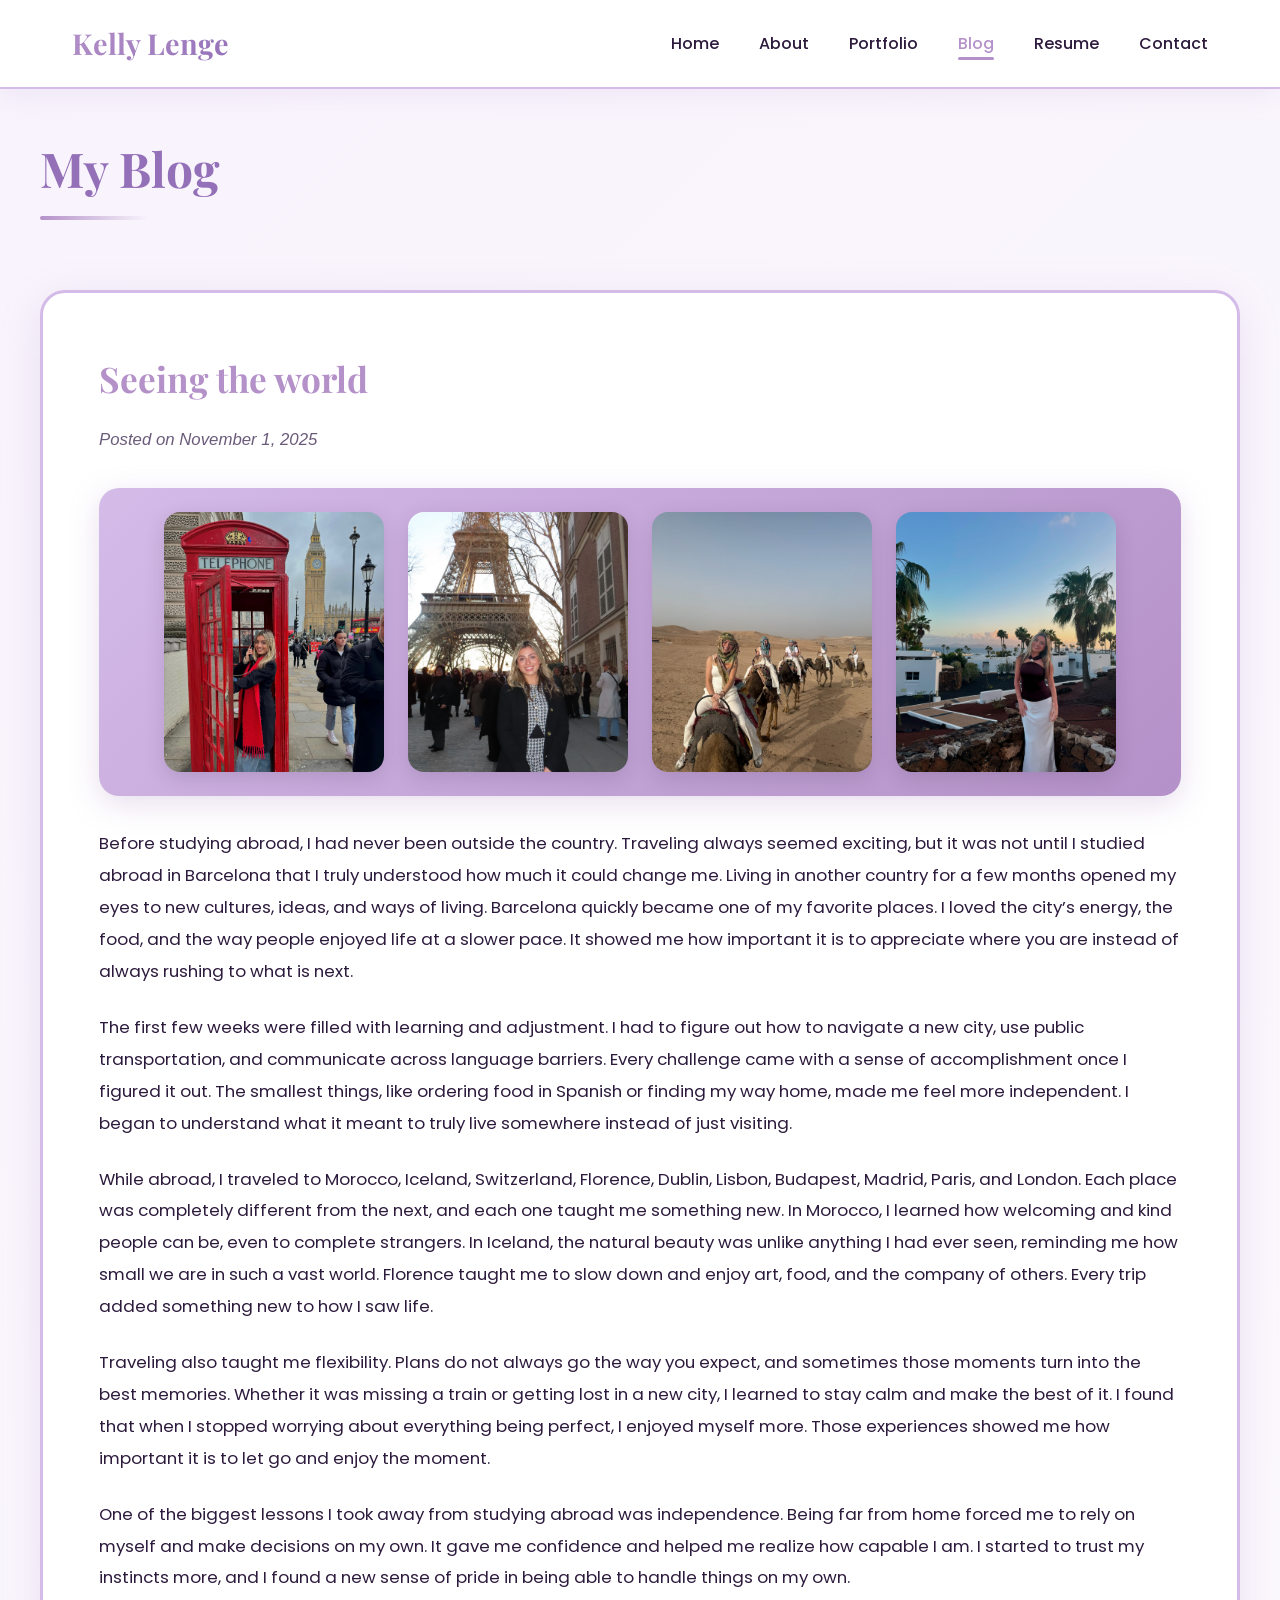
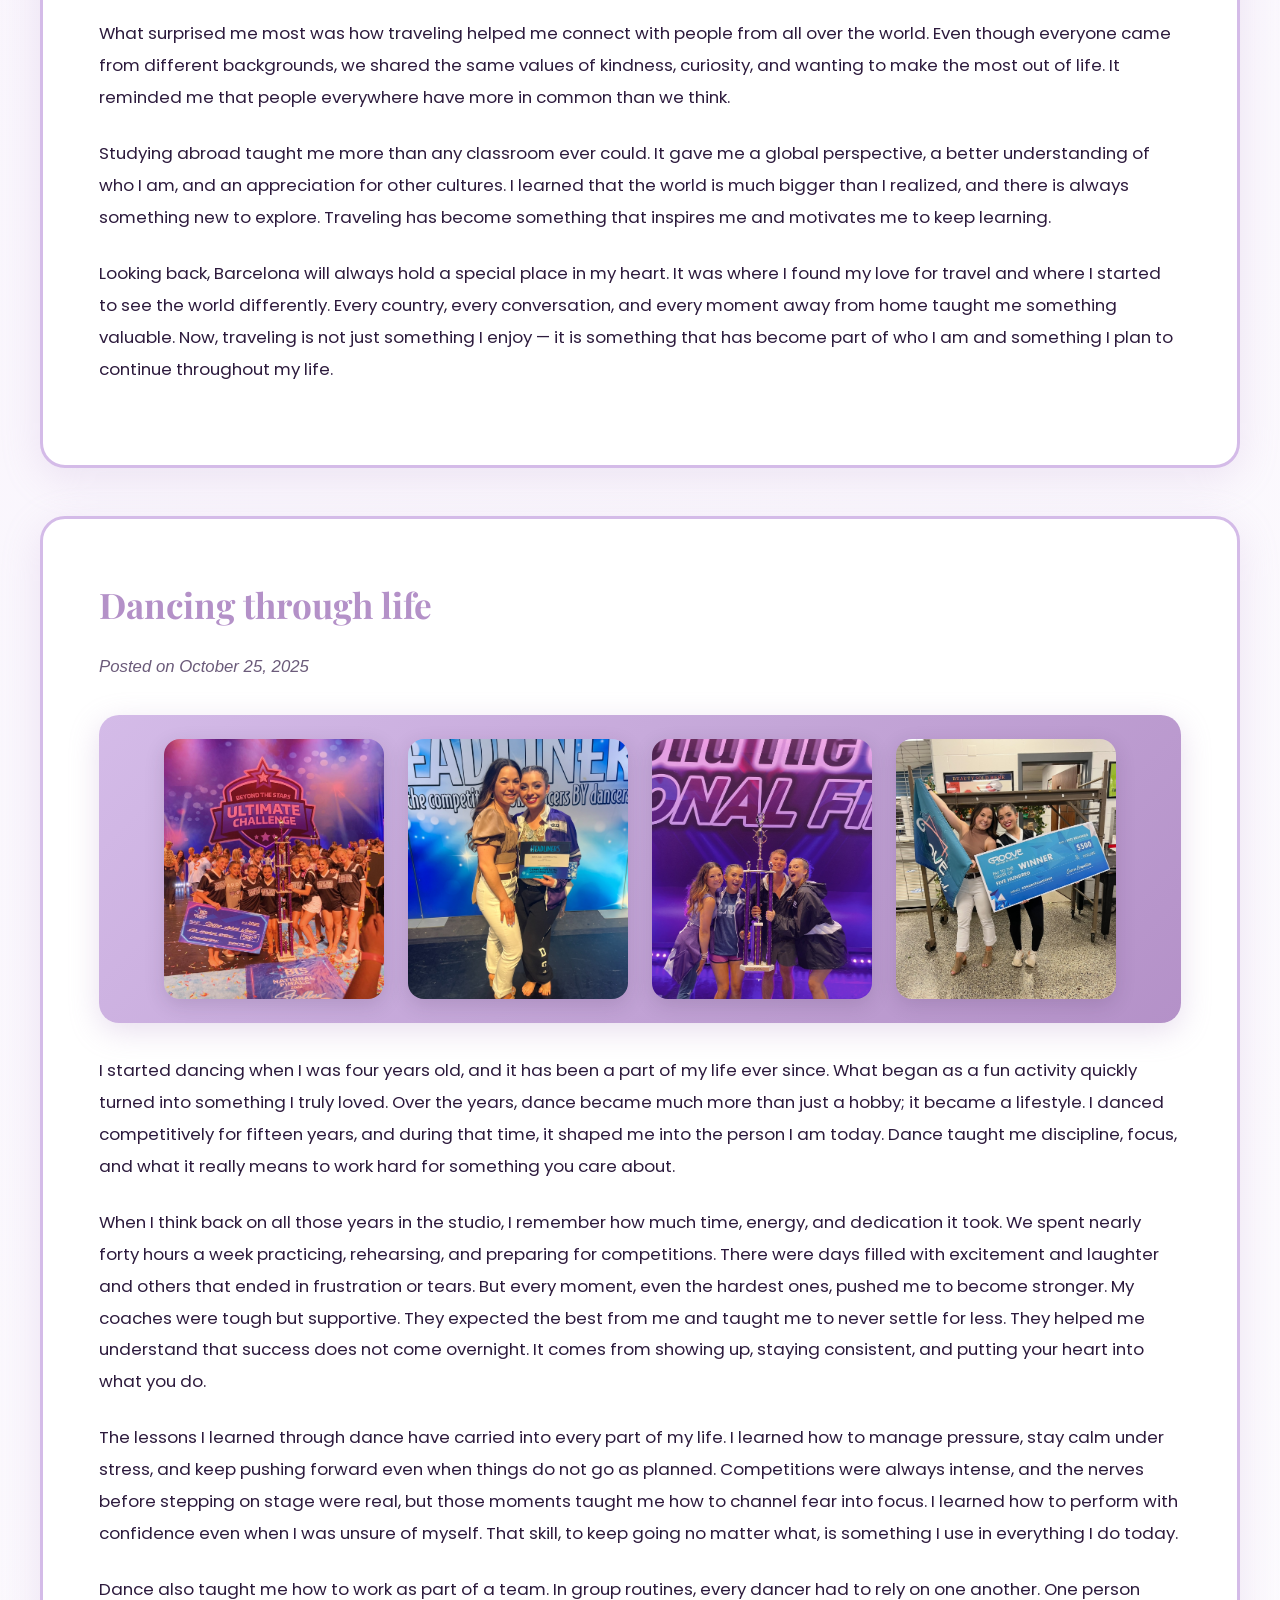
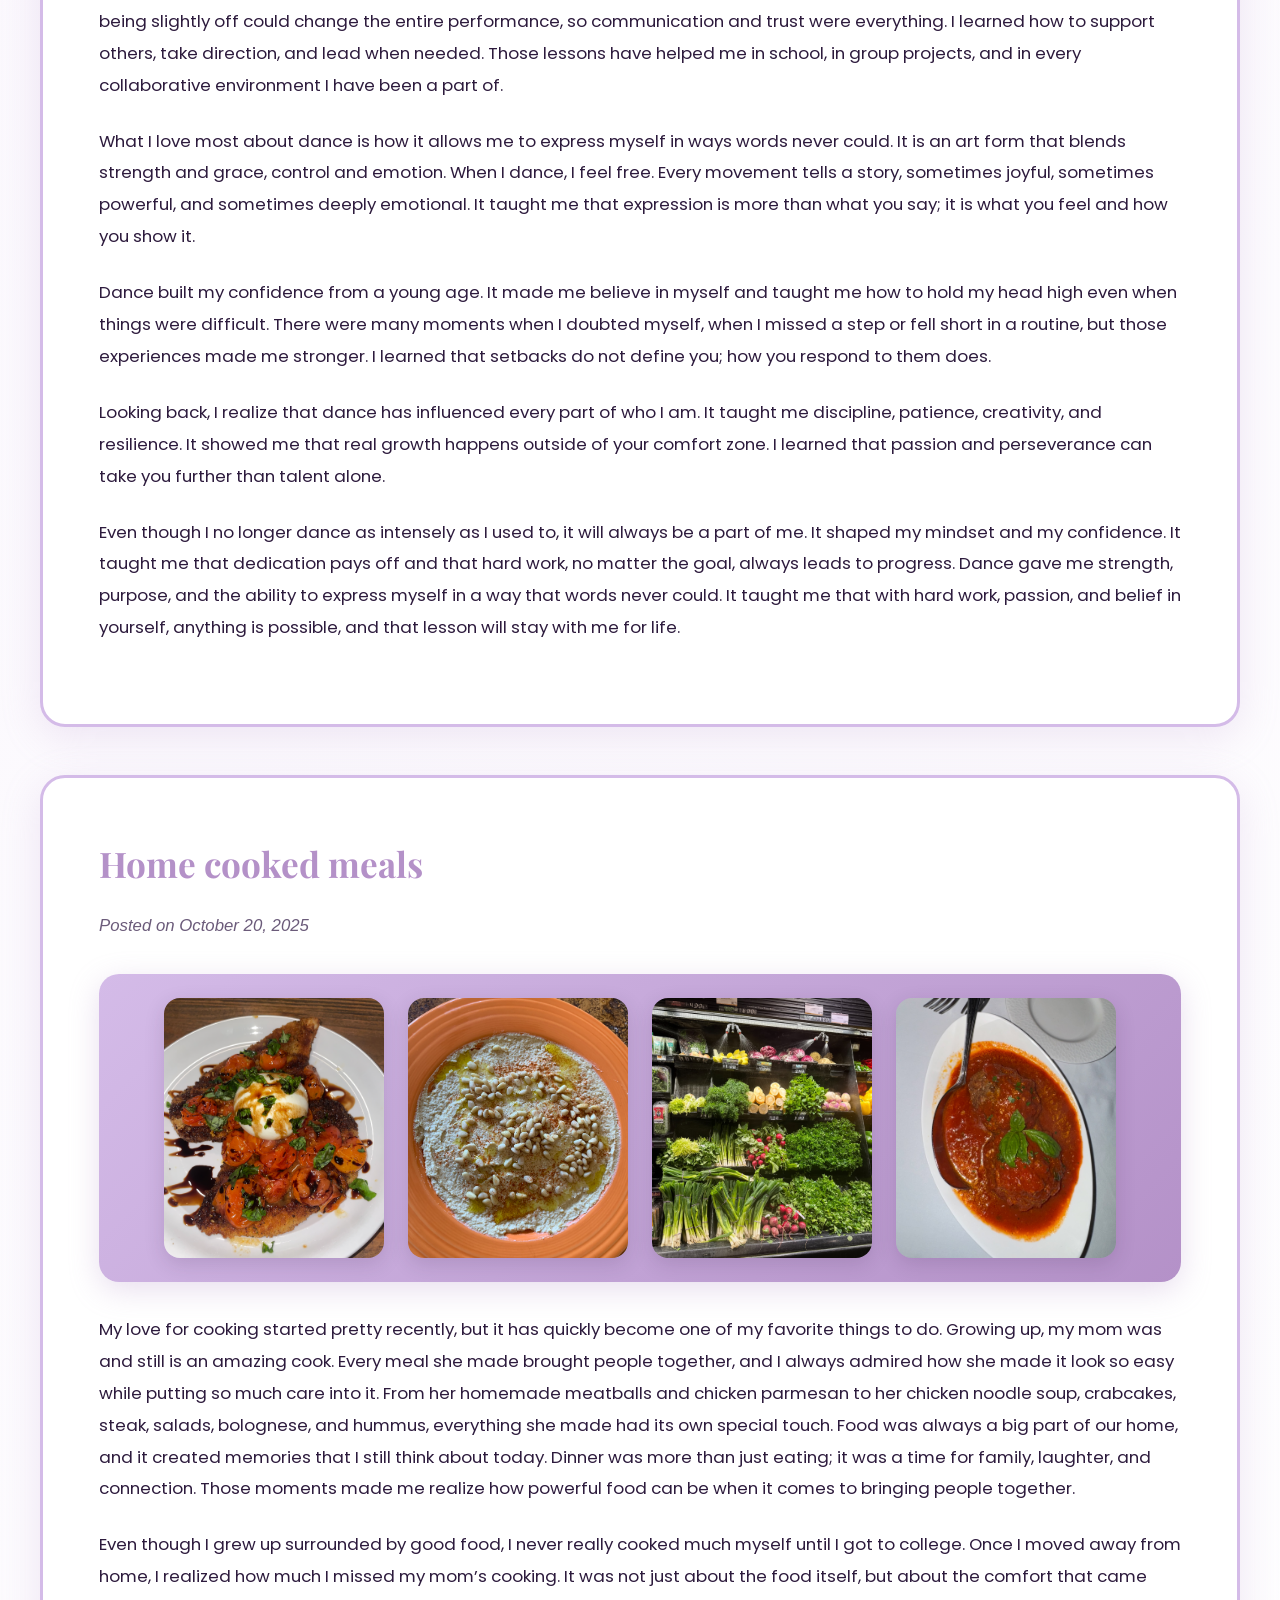
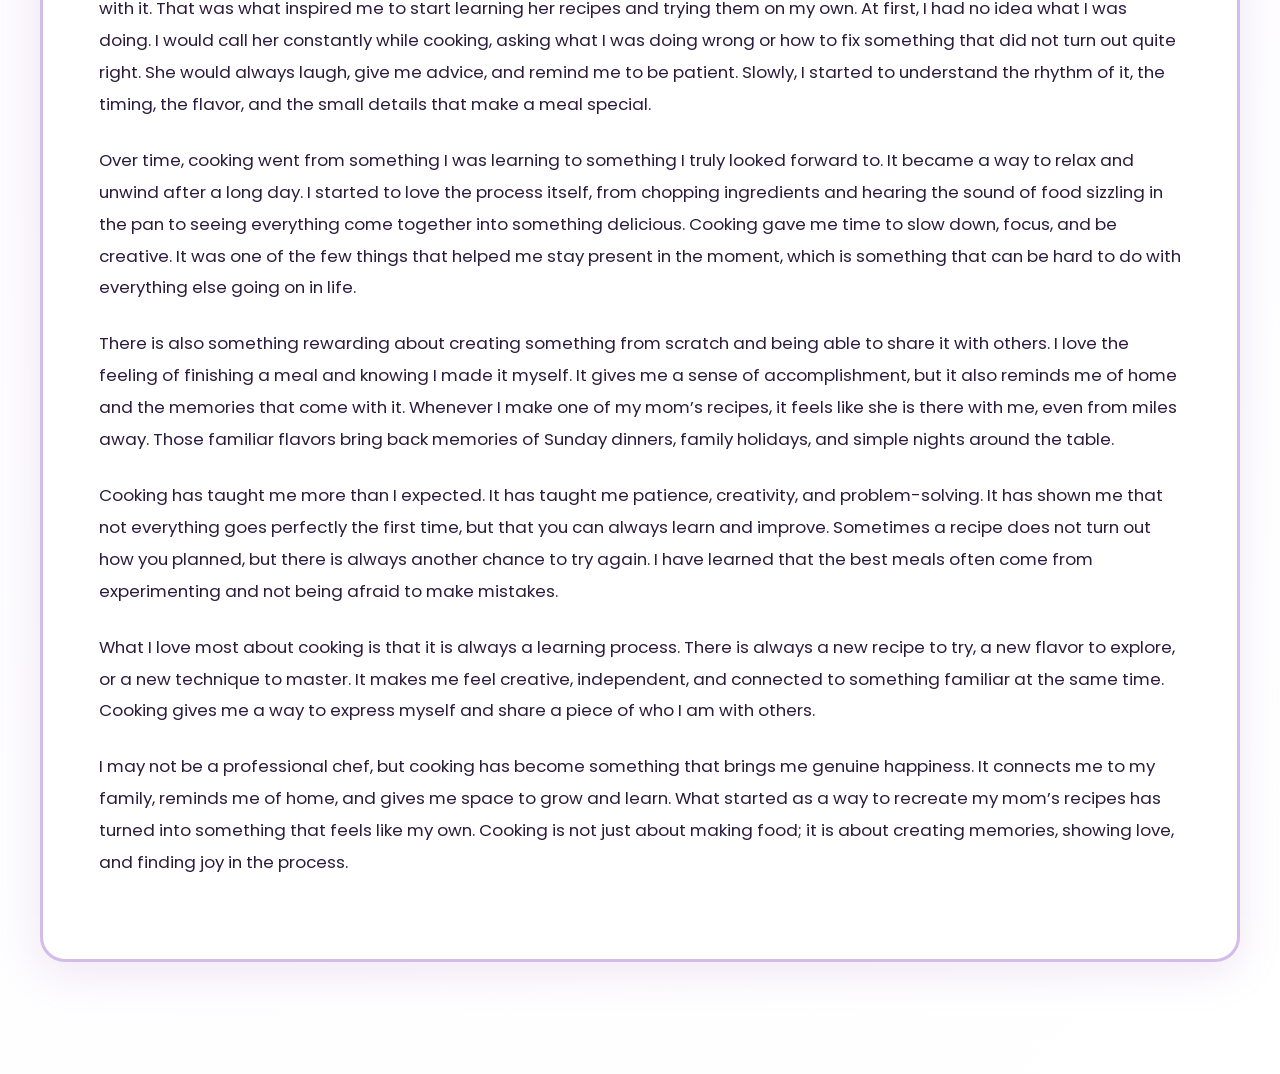
==== commit af4b463d: "blog update" ====
--- a/blog.html
+++ b/blog.html
@@ -36,10 +36,14 @@
                     <img src="img/kelly_on_cammel.jpeg" alt="Kelly Lenge riding a camel in Morocco">
                     <img src="img/kelly_morocco.jpg" alt="Sunset view from Morocco trip">
                 </div>
-                <p>Before studying abroad, I had never been outside the country. Traveling always seemed exciting, but it was not until I lived in Barcelona that I truly understood how much it could change me. The city’s vibrant energy, incredible food, and slower pace taught me to appreciate each moment instead of rushing to the next thing.</p>
-                <p>During that semester, I visited Morocco, Iceland, Switzerland, Florence, Dublin, Lisbon, Budapest, Madrid, Paris, and London. Each trip brought new lessons and fresh perspectives. I learned to adapt quickly, plan ahead, and stay calm when things didn’t go according to plan.</p>
-                <p>Traveling on my own also made me more independent. Navigating unfamiliar places and cultures gave me confidence and helped me understand how people around the world live differently while sharing common values of connection, family, and happiness.</p>
-                <p>Studying abroad taught me more than any classroom could. It helped me discover more about myself and the world, showing me there is always something new to learn and experience. Now, traveling is a passion I plan to carry with me throughout my life.</p>
+                <p>Before studying abroad, I had never been outside the country. Traveling always seemed exciting, but it was not until I studied abroad in Barcelona that I truly understood how much it could change me. Living in another country for a few months opened my eyes to new cultures, ideas, and ways of living. Barcelona quickly became one of my favorite places. I loved the city’s energy, the food, and the way people enjoyed life at a slower pace. It showed me how important it is to appreciate where you are instead of always rushing to what is next.</p>
+                <p>The first few weeks were filled with learning and adjustment. I had to figure out how to navigate a new city, use public transportation, and communicate across language barriers. Every challenge came with a sense of accomplishment once I figured it out. The smallest things, like ordering food in Spanish or finding my way home, made me feel more independent. I began to understand what it meant to truly live somewhere instead of just visiting.</p>
+                <p>While abroad, I traveled to Morocco, Iceland, Switzerland, Florence, Dublin, Lisbon, Budapest, Madrid, Paris, and London. Each place was completely different from the next, and each one taught me something new. In Morocco, I learned how welcoming and kind people can be, even to complete strangers. In Iceland, the natural beauty was unlike anything I had ever seen, reminding me how small we are in such a vast world. Florence taught me to slow down and enjoy art, food, and the company of others. Every trip added something new to how I saw life.</p>
+                <p>Traveling also taught me flexibility. Plans do not always go the way you expect, and sometimes those moments turn into the best memories. Whether it was missing a train or getting lost in a new city, I learned to stay calm and make the best of it. I found that when I stopped worrying about everything being perfect, I enjoyed myself more. Those experiences showed me how important it is to let go and enjoy the moment.</p>
+                <p>One of the biggest lessons I took away from studying abroad was independence. Being far from home forced me to rely on myself and make decisions on my own. It gave me confidence and helped me realize how capable I am. I started to trust my instincts more, and I found a new sense of pride in being able to handle things on my own.</p>
+                <p>What surprised me most was how traveling helped me connect with people from all over the world. Even though everyone came from different backgrounds, we shared the same values of kindness, curiosity, and wanting to make the most out of life. It reminded me that people everywhere have more in common than we think.</p>
+                <p>Studying abroad taught me more than any classroom ever could. It gave me a global perspective, a better understanding of who I am, and an appreciation for other cultures. I learned that the world is much bigger than I realized, and there is always something new to explore. Traveling has become something that inspires me and motivates me to keep learning.</p>
+                <p>Looking back, Barcelona will always hold a special place in my heart. It was where I found my love for travel and where I started to see the world differently. Every country, every conversation, and every moment away from home taught me something valuable. Now, traveling is not just something I enjoy — it is something that has become part of who I am and something I plan to continue throughout my life.</p>
             </article>
             <article class="blog-post">
                 <h3>Dancing through life</h3>
@@ -50,10 +54,14 @@
                     <img src="img/dance1.jpeg" alt="Kelly Lenge winning another dance competition">
                     <img src="img/amanda1.jpeg" alt="Kelly Lenge with dance coach Amanda">
                 </div>
-                <p>I started dancing when I was four years old, and it has been a part of my life ever since. What began as a fun activity quickly became something I truly loved. I went on to dance competitively for 15 years, and over that time it shaped me into the person I am today. Dance taught me discipline, focus, and what it really means to work hard for something you care about.</p>
-                <p>I had amazing coaches who pushed me to be my best every single day. We spent around 40 hours a week in the studio practicing, sweating, and sometimes even crying, all working toward the same goal. It was challenging, but it taught me that success does not come without effort. You have to show up, stay consistent, and push through the tough moments to achieve something great.</p>
-                <p>Through dance, I learned how to handle pressure, how to stay confident, and how to lead by example. Every competition and performance taught me to believe in myself, even when things felt uncertain. Dance built my confidence from a young age and helped me grow into a strong and determined woman.</p>
-                <p>What I love most about dance is how it lets me express myself. It is a way to communicate without words, to turn emotion into movement. Dance gave me confidence, strength, and purpose, and it continues to remind me that with hard work and passion, anything is possible.</p>
+                <p>I started dancing when I was four years old, and it has been a part of my life ever since. What began as a fun activity quickly turned into something I truly loved. Over the years, dance became much more than just a hobby; it became a lifestyle. I danced competitively for fifteen years, and during that time, it shaped me into the person I am today. Dance taught me discipline, focus, and what it really means to work hard for something you care about.</p>
+                <p>When I think back on all those years in the studio, I remember how much time, energy, and dedication it took. We spent nearly forty hours a week practicing, rehearsing, and preparing for competitions. There were days filled with excitement and laughter and others that ended in frustration or tears. But every moment, even the hardest ones, pushed me to become stronger. My coaches were tough but supportive. They expected the best from me and taught me to never settle for less. They helped me understand that success does not come overnight. It comes from showing up, staying consistent, and putting your heart into what you do.</p>
+                <p>The lessons I learned through dance have carried into every part of my life. I learned how to manage pressure, stay calm under stress, and keep pushing forward even when things do not go as planned. Competitions were always intense, and the nerves before stepping on stage were real, but those moments taught me how to channel fear into focus. I learned how to perform with confidence even when I was unsure of myself. That skill, to keep going no matter what, is something I use in everything I do today.</p>
+                <p>Dance also taught me how to work as part of a team. In group routines, every dancer had to rely on one another. One person being slightly off could change the entire performance, so communication and trust were everything. I learned how to support others, take direction, and lead when needed. Those lessons have helped me in school, in group projects, and in every collaborative environment I have been a part of.</p>
+                <p>What I love most about dance is how it allows me to express myself in ways words never could. It is an art form that blends strength and grace, control and emotion. When I dance, I feel free. Every movement tells a story, sometimes joyful, sometimes powerful, and sometimes deeply emotional. It taught me that expression is more than what you say; it is what you feel and how you show it.</p>
+                <p>Dance built my confidence from a young age. It made me believe in myself and taught me how to hold my head high even when things were difficult. There were many moments when I doubted myself, when I missed a step or fell short in a routine, but those experiences made me stronger. I learned that setbacks do not define you; how you respond to them does.</p>
+                <p>Looking back, I realize that dance has influenced every part of who I am. It taught me discipline, patience, creativity, and resilience. It showed me that real growth happens outside of your comfort zone. I learned that passion and perseverance can take you further than talent alone.</p>
+                <p>Even though I no longer dance as intensely as I used to, it will always be a part of me. It shaped my mindset and my confidence. It taught me that dedication pays off and that hard work, no matter the goal, always leads to progress. Dance gave me strength, purpose, and the ability to express myself in a way that words never could. It taught me that with hard work, passion, and belief in yourself, anything is possible, and that lesson will stay with me for life.</p>
             </article>
             <article class="blog-post">
                 <h3>Home cooked meals</h3>
@@ -64,10 +72,13 @@
                     <img src="img/produce.jpeg" alt="Fresh produce on a kitchen counter">
                     <img src="img/meatball.jpeg" alt="Homemade meatballs on a plate">
                 </div>
-                <p>My love for cooking started pretty recently, but it has quickly become one of my favorite things to do. Growing up, my mom was and still is an amazing cook. Every meal she made brought people together, and I always admired how she made it look so easy while putting so much care into it. From her homemade meatballs and chicken parmesan to her chicken noodle soup, crabcakes, steak, salads, bolongese, and hummus, everything she made had its own special touch. Food was always a big part of our home, and it created memories that I still think about today.</p>
-                <p>I never cooked much myself until I got to college, but once I started, I realized how much I enjoyed it. When I moved away from home, I missed her meals more than I expected. That inspired me to start learning her recipes and trying them on my own. At first, I called her constantly while cooking, asking what I was doing wrong or how to fix something that did not turn out quite right. Over time, I began to understand the rhythm of it, the timing, the flavor, and the patience it takes to make something great.</p>
-                <p>Cooking has become something that relaxes me. It gives me time to slow down, focus, and create something from scratch. I love the feeling of finishing a meal and knowing I made it myself. It reminds me of home and all the memories that come with it.</p>
-                <p>What I love most about cooking is that it is always a learning process. There is always a new recipe to try or a new flavor to explore. It makes me feel creative, independent, and connected to something familiar at the same time.</p>
+                <p>My love for cooking started pretty recently, but it has quickly become one of my favorite things to do. Growing up, my mom was and still is an amazing cook. Every meal she made brought people together, and I always admired how she made it look so easy while putting so much care into it. From her homemade meatballs and chicken parmesan to her chicken noodle soup, crabcakes, steak, salads, bolognese, and hummus, everything she made had its own special touch. Food was always a big part of our home, and it created memories that I still think about today. Dinner was more than just eating; it was a time for family, laughter, and connection. Those moments made me realize how powerful food can be when it comes to bringing people together.</p>
+                <p>Even though I grew up surrounded by good food, I never really cooked much myself until I got to college. Once I moved away from home, I realized how much I missed my mom’s cooking. It was not just about the food itself, but about the comfort that came with it. That was what inspired me to start learning her recipes and trying them on my own. At first, I had no idea what I was doing. I would call her constantly while cooking, asking what I was doing wrong or how to fix something that did not turn out quite right. She would always laugh, give me advice, and remind me to be patient. Slowly, I started to understand the rhythm of it, the timing, the flavor, and the small details that make a meal special.</p>
+                <p>Over time, cooking went from something I was learning to something I truly looked forward to. It became a way to relax and unwind after a long day. I started to love the process itself, from chopping ingredients and hearing the sound of food sizzling in the pan to seeing everything come together into something delicious. Cooking gave me time to slow down, focus, and be creative. It was one of the few things that helped me stay present in the moment, which is something that can be hard to do with everything else going on in life.</p>
+                <p>There is also something rewarding about creating something from scratch and being able to share it with others. I love the feeling of finishing a meal and knowing I made it myself. It gives me a sense of accomplishment, but it also reminds me of home and the memories that come with it. Whenever I make one of my mom’s recipes, it feels like she is there with me, even from miles away. Those familiar flavors bring back memories of Sunday dinners, family holidays, and simple nights around the table.</p>
+                <p>Cooking has taught me more than I expected. It has taught me patience, creativity, and problem-solving. It has shown me that not everything goes perfectly the first time, but that you can always learn and improve. Sometimes a recipe does not turn out how you planned, but there is always another chance to try again. I have learned that the best meals often come from experimenting and not being afraid to make mistakes.</p>
+                <p>What I love most about cooking is that it is always a learning process. There is always a new recipe to try, a new flavor to explore, or a new technique to master. It makes me feel creative, independent, and connected to something familiar at the same time. Cooking gives me a way to express myself and share a piece of who I am with others.</p>
+                <p>I may not be a professional chef, but cooking has become something that brings me genuine happiness. It connects me to my family, reminds me of home, and gives me space to grow and learn. What started as a way to recreate my mom’s recipes has turned into something that feels like my own. Cooking is not just about making food; it is about creating memories, showing love, and finding joy in the process.</p>
             </article>
         </div>
     </main>
--- a/css/styles.css
+++ b/css/styles.css
@@ -312,6 +312,15 @@
     font-size: 1.1rem;
     border: 5px solid white;
     position: relative; /* keeps it positioned for internal absolute children if needed */
+    padding: 1rem;
+    box-sizing: border-box;
+}
+
+.video-container video {
+    width: 100%;
+    height: 100%;
+    object-fit: cover;
+    border-radius: 12px;
 }
 
 /* If you need the .video-container centered on top of an image (overlay),
